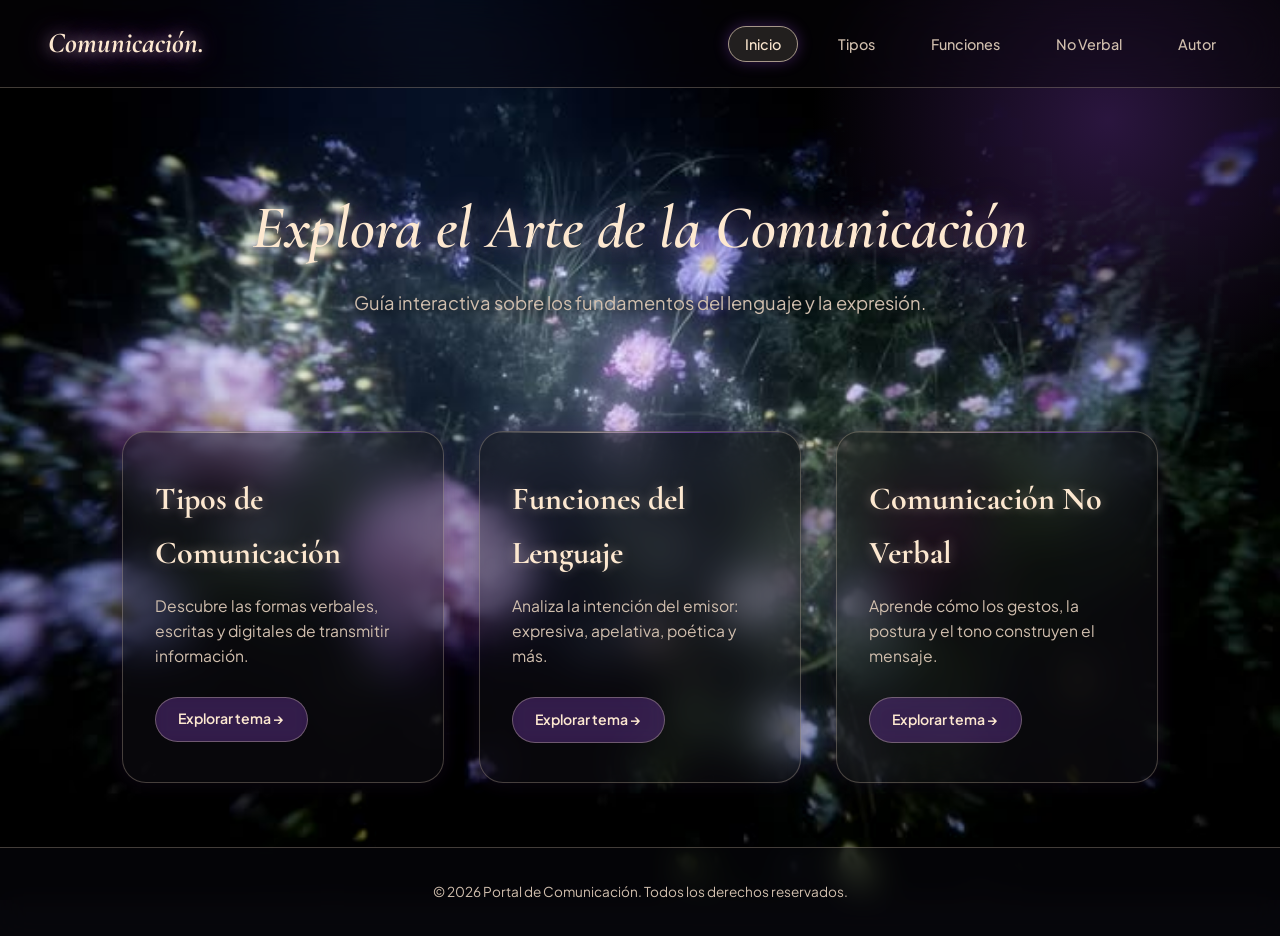
==== index.html @ 24296592 "Se creo la encarpetacion y se dio estilo y estructura inicial" ====
<!DOCTYPE html>
<html lang="es">
<head>
    <meta charset="UTF-8">
    <meta name="viewport" content="width=device-width, initial-scale=1.0">
    <title>Portal de Comunicación</title>
    <!-- Google Fonts -->
    <link rel="preconnect" href="https://fonts.googleapis.com">
    <link rel="preconnect" href="https://fonts.gstatic.com" crossorigin>
    <link href="https://fonts.googleapis.com/css2?family=Cormorant+Garamond:ital,wght@0,600;1,400&family=Plus+Jakarta+Sans:wght@400;500;600&display=swap" rel="stylesheet">
    
    <!-- Estilos CSS -->
    <link rel="stylesheet" href="css/index.css">
    <link rel="stylesheet" href="css/components.css">
    <link rel="stylesheet" href="css/responsive.css">
</head>
<body>

    <nav class="navbar">
        <a href="index.html" class="logo">Comunicación.</a>
        <ul class="nav-links">
            <li><a href="index.html" class="active">Inicio</a></li>
            <li><a href="tipos-comunicacion.html">Tipos</a></li>
            <li><a href="funciones-lenguaje.html">Funciones</a></li>
            <li><a href="comunicacion-no-verbal.html">No Verbal</a></li>
            <li><a href="autor.html">Autor</a></li>
        </ul>
    </nav>

    <main>
        <section class="page-header">
            <h1>Explora el Arte de la Comunicación</h1>
            <p class="subtitle">Guía interactiva sobre los fundamentos del lenguaje y la expresión.</p>
        </section>

        <div class="container">
            <!-- Rejilla de Subpáginas -->
            <div class="topics-grid">
                
                <a href="tipos-comunicacion.html" class="topic-card">
                    <div>
                        <h3>Tipos de Comunicación</h3>
                        <p>Descubre las formas verbales, escritas y digitales de transmitir información.</p>
                    </div>
                    <span class="topic-btn">Explorar tema →</span>
                </a>

                <a href="funciones-lenguaje.html" class="topic-card">
                    <div>
                        <h3>Funciones del Lenguaje</h3>
                        <p>Analiza la intención del emisor: expresiva, apelativa, poética y más.</p>
                    </div>
                    <span class="topic-btn">Explorar tema →</span>
                </a>

                <a href="comunicacion-no-verbal.html" class="topic-card">
                    <div>
                        <h3>Comunicación No Verbal</h3>
                        <p>Aprende cómo los gestos, la postura y el tono construyen el mensaje.</p>
                    </div>
                    <span class="topic-btn">Explorar tema →</span>
                </a>

            </div>
        </div>
    </main>

    <footer>
        <p>&copy; 2026 Portal de Comunicación. Todos los derechos reservados.</p>
    </footer>

</body>
</html>
---- css/index.css ----
/* Paleta Glassmorphism basada en la imagen: Fondo Mesh + Cristal Esmerilado */
:root {
    /* Colores extraídos de la imagen */
    --color-black: #08070c;           /* Negro profundo */
    --color-purple: #a855f7;          /* Morado aura */
    --color-blue-glow: #3b82f6;       /* Azul neón */
    --color-cream: #fde8d0;           /* Crema / Rosado cálido del halo */
    --color-cream-muted: #d1bfae;     /* Crema para textos secundarios */

    /* Glassmorphism Transparencias */
    --glass-bg: rgba(18, 16, 26, 0.45);            /* Superficie semitransparente */
    --glass-bg-hover: rgba(45, 27, 78, 0.55);      /* Fondo al pasar el cursor */
    --glass-border: rgba(253, 232, 208, 0.25);      /* Borde crema transparente */
    --glass-border-hover: rgba(253, 232, 208, 0.6);/* Borde iluminado */
    
    /* Iluminaciones Glow / Neón */
    --shadow-glass: 0 20px 40px rgba(0, 0, 0, 0.6), 0 0 20px rgba(168, 85, 247, 0.15);
    --shadow-glow: 0 25px 50px rgba(0, 0, 0, 0.8), 0 0 35px rgba(253, 232, 208, 0.35), 0 0 15px rgba(168, 85, 247, 0.5);

    /* Tipografías */
    --font-heading: 'Cormorant Garamond', Georgia, serif;
    --font-body: 'Plus Jakarta Sans', system-ui, -apple-system, sans-serif;

    --transition: all 0.4s cubic-bezier(0.16, 1, 0.3, 1);
}

/* Reset Global */
* {
    margin: 0;
    padding: 0;
    box-sizing: border-box;
    scroll-behavior: smooth;
}

body {
    /* Ruta actualizada hacia assets/img/ */
    background: url('../assets/img/fonde.jpg') no-repeat center center fixed;
    background-size: cover;
    background-color: var(--color-black);
    color: var(--color-cream);
    font-family: var(--font-body);
    line-height: 1.7;
    overflow-x: hidden;
    min-height: 100vh;
}



/* Capa de destello flotante sobre la imagen para añadir más iluminación */
body::before {
    content: '';
    position: fixed;
    top: -20%;
    right: -10%;
    width: 600px;
    height: 600px;
    background: radial-gradient(circle, rgba(168, 85, 247, 0.25) 0%, transparent 70%);
    pointer-events: none;
    z-index: -1;
    animation: floatGlow 10s infinite alternate ease-in-out;
}

@keyframes floatGlow {
    0% { transform: translate(0, 0) scale(1); }
    100% { transform: translate(-50px, 50px) scale(1.2); }
}

/* Navbar Ultra Transparente (Glass) */
.navbar {
    position: fixed;
    top: 0;
    width: 100%;
    background: rgba(8, 7, 12, 0.4);
    backdrop-filter: blur(20px);
    -webkit-backdrop-filter: blur(20px);
    border-bottom: 1px solid var(--glass-border);
    display: flex;
    justify-content: space-between;
    align-items: center;
    padding: 1.2rem 3rem;
    z-index: 1000;
}

.logo {
    font-family: var(--font-heading);
    font-size: 1.8rem;
    font-weight: 700;
    font-style: italic;
    color: var(--color-cream);
    text-decoration: none;
    text-shadow: 0 0 15px rgba(253, 232, 208, 0.6), 0 0 30px var(--color-purple);
}

.nav-links {
    display: flex;
    list-style: none;
    gap: 1.5rem;
}

.nav-links a {
    color: var(--color-cream-muted);
    text-decoration: none;
    font-weight: 500;
    font-size: 0.9rem;
    padding: 0.5rem 1rem;
    border-radius: 20px;
    transition: var(--transition);
}

.nav-links a:hover,
.nav-links a.active {
    color: var(--color-cream);
    background: rgba(253, 232, 208, 0.12);
    border: 1px solid var(--glass-border-hover);
    box-shadow: 0 0 15px rgba(168, 85, 247, 0.3);
}

/* Encabezados y Contenedores */
main {
    padding-top: 5rem;
    min-height: calc(100vh - 80px);
}

.page-header {
    text-align: center;
    padding: 6rem 2rem 3rem;
    position: relative;
}

.page-header h1 {
    font-family: var(--font-heading);
    font-size: 3.8rem;
    font-weight: 600;
    font-style: italic;
    color: var(--color-cream);
    margin-bottom: 0.5rem;
    text-shadow: 0 0 20px rgba(253, 232, 208, 0.4), 0 0 40px rgba(168, 85, 247, 0.4);
}

.subtitle {
    color: var(--color-cream-muted);
    font-size: 1.15rem;
    text-shadow: 0 2px 10px rgba(0, 0, 0, 0.8);
}

.container {
    max-width: 1100px;
    margin: 0 auto;
    padding: 2rem;
    width: 100%;
}

footer {
    text-align: center;
    padding: 2rem;
    background: rgba(8, 7, 12, 0.6);
    backdrop-filter: blur(16px);
    border-top: 1px solid var(--glass-border);
    color: var(--color-cream-muted);
    font-size: 0.85rem;
}
---- css/components.css ----
/* Tarjetas Principales del INDEX (Efecto Cristal de Cristal Esmerilado) */
    .topics-grid {
        display: grid;
        grid-template-columns: repeat(auto-fit, minmax(300px, 1fr));
        gap: 2.2rem;
        margin: 2rem 0;
    }

    .topic-card {
        background: var(--glass-bg);
        backdrop-filter: blur(20px);
        -webkit-backdrop-filter: blur(20px);
        border: 1px solid var(--glass-border);
        border-radius: 24px;
        padding: 2.5rem 2rem;
        box-shadow: var(--shadow-glass);
        transition: var(--transition);
        text-decoration: none;
        color: var(--color-cream);
        display: flex;
        flex-direction: column;
        justify-content: space-between;
        position: relative;
        overflow: hidden;
    }

    /* Brillo resplandeciente en la parte superior del cristal */
    .topic-card::before {
        content: '';
        position: absolute;
        top: 0;
        left: 0;
        right: 0;
        height: 1.5px;
        background: linear-gradient(90deg, transparent, var(--color-cream), var(--color-purple), transparent);
        opacity: 0.5;
        transition: var(--transition);
    }

    /* Efecto de destello al pasar el ratón (Hover con Neón) */
    .topic-card:hover {
        transform: translateY(-10px) scale(1.02);
        background: var(--glass-bg-hover);
        border-color: var(--glass-border-hover);
        box-shadow: var(--shadow-glow);
    }

    .topic-card:hover::before {
        opacity: 1;
        height: 2px;
    }

    .topic-card h3 {
        font-family: var(--font-heading);
        font-size: 2rem;
        color: var(--color-cream);
        margin-bottom: 0.8rem;
        text-shadow: 0 0 12px rgba(253, 232, 208, 0.4);
    }

    .topic-card p {
        color: var(--color-cream-muted);
        font-size: 0.98rem;
        line-height: 1.6;
        margin-bottom: 1.8rem;
    }

    /* Botón con Luz Neón */
    .topic-btn {
        align-self: flex-start;
        display: inline-flex;
        align-items: center;
        gap: 0.5rem;
        color: var(--color-cream);
        background: rgba(168, 85, 247, 0.25);
        backdrop-filter: blur(8px);
        padding: 0.6rem 1.4rem;
        border-radius: 30px;
        border: 1px solid rgba(253, 232, 208, 0.3);
        font-weight: 600;
        font-size: 0.88rem;
        transition: var(--transition);
    }

    .topic-card:hover .topic-btn {
        background: rgba(168, 85, 247, 0.6);
        border-color: var(--color-cream);
        box-shadow: 0 0 20px rgba(168, 85, 247, 0.8), 0 0 10px var(--color-cream);
        transform: translateX(4px);
    }

    /* Tarjetas Generales para las Subpáginas */
    .cards-grid, .grid-3-col {
        display: grid;
        grid-template-columns: repeat(auto-fit, minmax(280px, 1fr));
        gap: 1.8rem;
        margin: 2rem 0;
    }

    .card {
        background: var(--glass-bg);
        backdrop-filter: blur(20px);
        -webkit-backdrop-filter: blur(20px);
        border: 1px solid var(--glass-border);
        border-radius: 20px;
        padding: 2rem;
        box-shadow: var(--shadow-glass);
        transition: var(--transition);
    }

    .card:hover {
        transform: translateY(-6px);
        background: var(--glass-bg-hover);
        border-color: var(--glass-border-hover);
        box-shadow: var(--shadow-glow);
    }

    .card h3, .card h4 {
        font-family: var(--font-heading);
        font-size: 1.7rem;
        color: var(--color-cream);
        margin-bottom: 0.8rem;
        text-shadow: 0 0 10px rgba(253, 232, 208, 0.3);
    }

    .example {
        margin-top: 1.2rem;
        font-size: 0.92rem;
        color: var(--color-cream-muted);
        border-top: 1px dashed var(--glass-border);
        padding-top: 0.8rem;
    }
---- css/responsive.css ----
@media (max-width: 768px) {
    .navbar {
        flex-direction: column;
        padding: 1rem;
    }

    .nav-links {
        margin-top: 0.8rem;
        gap: 1rem;
        flex-wrap: wrap;
        justify-content: center;
    }

    .hero h1 {
        font-size: 2.6rem;
    }

    .section {
        padding: 5.5rem 1.2rem 3rem;
    }

    /* Reducción suave de efectos 3D en pantallas pequeñas para fluidez */
    .hierarchy-card:hover, .card:hover, .feature-box:hover {
        transform: translateY(-5px) scale(1.01);
    }
}
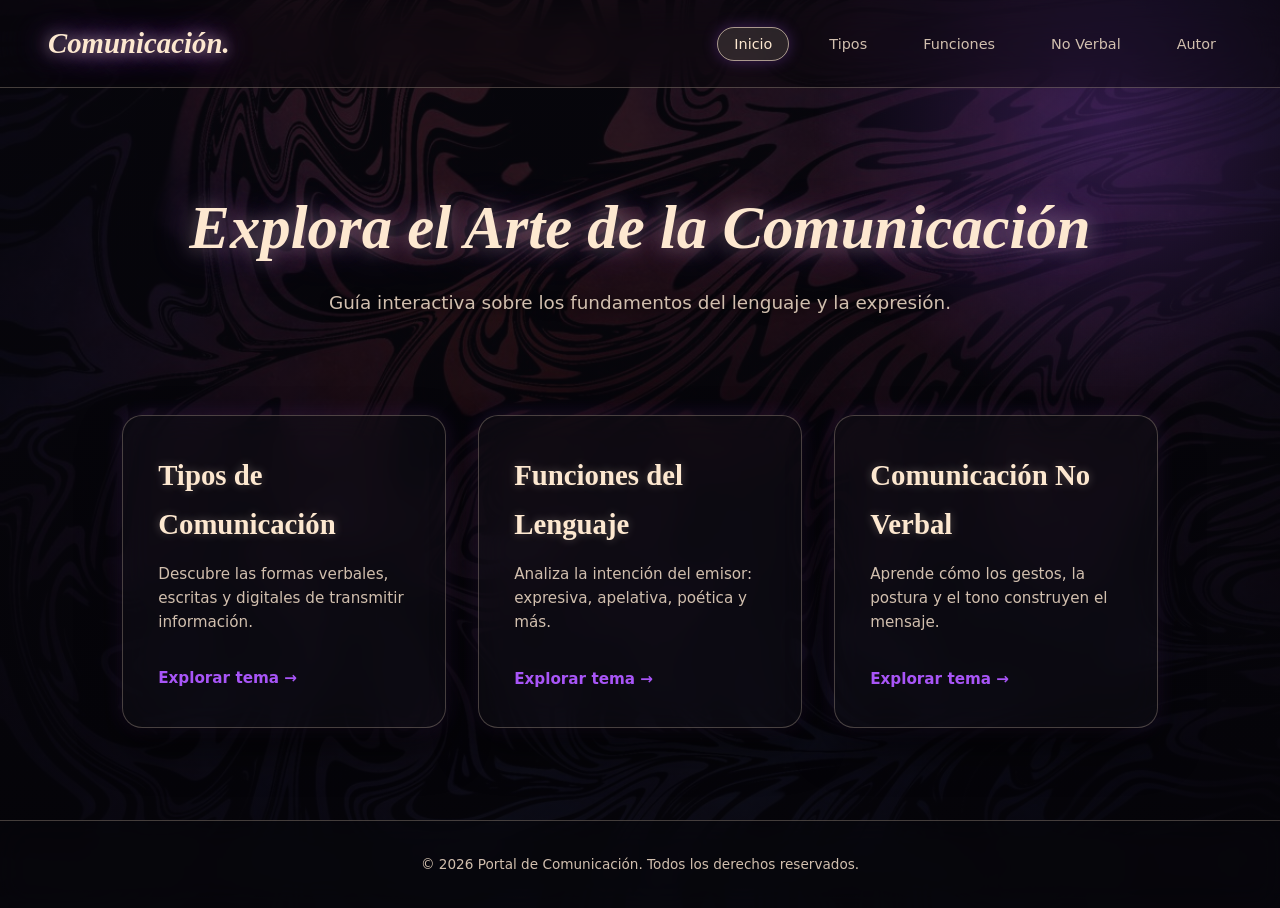
==== commit 32c7fc32: "organizar estructura del proyecto" ====
--- a/index.html
+++ b/index.html
@@ -7,7 +7,7 @@
     <!-- Google Fonts -->
     <link rel="preconnect" href="https://fonts.googleapis.com">
     <link rel="preconnect" href="https://fonts.gstatic.com" crossorigin>
-    <link href="https://fonts.googleapis.com/css2?family=Cormorant+Garamond:ital,wght@0,600;1,400&family=Plus+Jakarta+Sans:wght@400;500;600&display=swap" rel="stylesheet">
+    <link href="https:{}//fonts.googleapis.com/css2?family=Cormorant+Garamond:ital,wght@0,600;1,400&family=Plus+Jakarta+Sans:wght@400;500;600&display=swap" rel="stylesheet">
     
     <!-- Estilos CSS -->
     <link rel="stylesheet" href="css/index.css">
--- a/css/index.css
+++ b/css/index.css
@@ -1,6 +1,6 @@
 /* Paleta Glassmorphism basada en la imagen: Fondo Mesh + Cristal Esmerilado */
 :root {
-    /* Colores extraídos de la imagen */
+    /* Colores principales */
     --color-black: #08070c;           /* Negro profundo */
     --color-purple: #a855f7;          /* Morado aura */
     --color-blue-glow: #3b82f6;       /* Azul neón */
@@ -33,7 +33,6 @@
 }
 
 body {
-    /* Ruta actualizada hacia assets/img/ */
     background: url('../assets/img/fonde.jpg') no-repeat center center fixed;
     background-size: cover;
     background-color: var(--color-black);
@@ -43,8 +42,6 @@
     overflow-x: hidden;
     min-height: 100vh;
 }
-
-
 
 /* Capa de destello flotante sobre la imagen para añadir más iluminación */
 body::before {
@@ -150,6 +147,70 @@
     width: 100%;
 }
 
+/* ==========================================
+   ESTILOS PARA LAS TARJETAS (TOPICS GRID)
+   ========================================== */
+.topics-grid {
+    display: grid;
+    grid-template-columns: repeat(auto-fit, minmax(280px, 1fr));
+    gap: 2rem;
+    margin-top: 1rem;
+}
+
+.topic-card {
+    background: var(--glass-bg);
+    backdrop-filter: blur(16px);
+    -webkit-backdrop-filter: blur(16px);
+    border: 1px solid var(--glass-border);
+    border-radius: 20px;
+    padding: 2.2rem;
+    text-decoration: none;
+    display: flex;
+    flex-direction: column;
+    justify-content: space-between;
+    transition: var(--transition);
+    box-shadow: var(--shadow-glass);
+}
+
+.topic-card:hover {
+    background: var(--glass-bg-hover);
+    border-color: var(--glass-border-hover);
+    transform: translateY(-8px);
+    box-shadow: var(--shadow-glow);
+}
+
+.topic-card h3 {
+    font-family: var(--font-heading);
+    color: var(--color-cream);
+    font-size: 1.8rem;
+    font-weight: 600;
+    margin-bottom: 0.8rem;
+    text-shadow: 0 0 10px rgba(253, 232, 208, 0.3);
+}
+
+.topic-card p {
+    color: var(--color-cream-muted);
+    font-size: 0.95rem;
+    line-height: 1.6;
+    margin-bottom: 2rem;
+}
+
+.topic-btn {
+    color: var(--color-purple);
+    font-weight: 600;
+    font-size: 0.95rem;
+    display: inline-flex;
+    align-items: center;
+    gap: 0.5rem;
+    transition: var(--transition);
+}
+
+.topic-card:hover .topic-btn {
+    color: var(--color-cream);
+    transform: translateX(6px);
+    text-shadow: 0 0 8px var(--color-purple);
+}
+
 footer {
     text-align: center;
     padding: 2rem;
--- a/css/components.css
+++ b/css/components.css
@@ -1,132 +1,477 @@
-    /* Tarjetas Principales del INDEX (Efecto Cristal de Cristal Esmerilado) */
-    .topics-grid {
-        display: grid;
-        grid-template-columns: repeat(auto-fit, minmax(300px, 1fr));
-        gap: 2.2rem;
-        margin: 2rem 0;
+/* css/funciones-custom.css */
+
+/* FONDO GENERAL */
+body {
+    background: linear-gradient(180deg, rgba(8, 7, 14, 0.82) 0%, rgba(5, 4, 9, 0.94) 100%), 
+                url('../assets/img/fondo.jpg') center/cover no-repeat fixed !important;
+}
+
+/* ENCABEZADOS DE SECCIÓN */
+.section-title {
+    font-family: var(--font-heading);
+    font-size: 2.2rem;
+    color: var(--color-cream);
+    text-align: center;
+    margin-bottom: 0.5rem;
+    text-shadow: 0 0 15px rgba(253, 232, 208, 0.3);
+}
+
+.section-subtitle-center {
+    text-align: center;
+    color: var(--color-cream-muted);
+    font-size: 1rem;
+    margin-bottom: 2.5rem;
+}
+
+.grid-3-col {
+    display: grid;
+    grid-template-columns: repeat(auto-fit, minmax(300px, 1fr));
+    gap: 1.8rem;
+    margin-top: 2rem;
+}
+
+/* DOSSIER CLASIFICADO ROMÁN JAKOBSON */
+.bio-section {
+    margin: 2.5rem 0 4.5rem 0;
+}
+
+.classified-file-card {
+    position: relative;
+    background: radial-gradient(circle at 10% 20%, rgba(30, 20, 50, 0.6) 0%, rgba(10, 8, 18, 0.85) 100%);
+    backdrop-filter: blur(20px);
+    border: 1px solid rgba(168, 85, 247, 0.4);
+    border-radius: 24px;
+    padding: 3rem;
+    overflow: hidden;
+    box-shadow: 0 0 30px rgba(168, 85, 247, 0.15), 0 20px 40px rgba(0, 0, 0, 0.8);
+    transition: transform 0.3s ease, border-color 0.3s ease;
+}
+
+.classified-file-card:hover {
+    border-color: rgba(168, 85, 247, 0.7);
+    transform: translateY(-3px);
+}
+
+.hologram-stamp {
+    position: absolute;
+    top: -30px;
+    right: -30px;
+    width: 140px;
+    height: 140px;
+    border: 2px dashed rgba(168, 85, 247, 0.3);
+    border-radius: 50%;
+    display: flex;
+    flex-direction: column;
+    justify-content: center;
+    align-items: center;
+    font-size: 0.65rem;
+    letter-spacing: 2px;
+    color: var(--color-purple-glow);
+    animation: rotateStamp 25s linear infinite;
+    pointer-events: none;
+}
+
+@keyframes rotateStamp {
+    from { transform: rotate(0deg); }
+    to { transform: rotate(360deg); }
+}
+
+.file-header {
+    margin-bottom: 1.5rem;
+}
+
+.file-tag {
+    display: inline-block;
+    background: rgba(168, 85, 247, 0.15);
+    border: 1px solid rgba(168, 85, 247, 0.4);
+    color: #d8b4fe;
+    padding: 0.3rem 0.8rem;
+    border-radius: 6px;
+    font-size: 0.75rem;
+    font-weight: 600;
+    letter-spacing: 1px;
+    margin-bottom: 0.8rem;
+}
+
+.file-header h2 {
+    font-family: var(--font-heading);
+    font-size: 2.8rem;
+    color: var(--color-cream);
+    margin: 0;
+    text-shadow: 0 0 10px rgba(253, 232, 208, 0.3);
+}
+
+.file-alias {
+    color: var(--color-purple-glow);
+    font-size: 1rem;
+    margin: 0.2rem 0 0 0;
+    font-family: monospace;
+}
+
+.file-body {
+    margin-bottom: 2rem;
+}
+
+.file-quote {
+    background: rgba(255, 255, 255, 0.03);
+    border-left: 3px solid var(--color-purple-glow);
+    padding: 1rem 1.2rem;
+    border-radius: 0 12px 12px 0;
+    color: var(--color-cream);
+    font-size: 1.05rem;
+    margin-bottom: 1.2rem;
+}
+
+.file-desc {
+    color: var(--color-cream-muted);
+    font-size: 1rem;
+    line-height: 1.7;
+}
+
+.file-stats-grid {
+    display: grid;
+    grid-template-columns: repeat(3, 1fr);
+    gap: 1.2rem;
+}
+
+.stat-box {
+    background: rgba(8, 7, 12, 0.6);
+    border: 1px solid rgba(253, 232, 208, 0.15);
+    border-radius: 14px;
+    padding: 1rem;
+    text-align: center;
+    transition: all 0.3s ease;
+}
+
+.stat-box:hover {
+    background: rgba(168, 85, 247, 0.15);
+    border-color: rgba(168, 85, 247, 0.4);
+}
+
+.stat-value {
+    display: block;
+    font-size: 1.1rem;
+    font-weight: 600;
+    color: var(--color-cream);
+    margin-bottom: 0.3rem;
+}
+
+.stat-label {
+    display: block;
+    font-size: 0.75rem;
+    color: var(--color-cream-muted);
+    text-transform: uppercase;
+    letter-spacing: 1px;
+}
+
+/* TARJETAS TEÓRICAS VISUALES CON IMAGEN Y GLOW */
+.theory-box-visual {
+    background: rgba(18, 16, 26, 0.4);
+    backdrop-filter: blur(18px);
+    border: 1px solid rgba(253, 232, 208, 0.18);
+    border-radius: 20px;
+    overflow: hidden;
+    display: flex;
+    flex-direction: column;
+    transition: all 0.4s cubic-bezier(0.175, 0.885, 0.32, 1.275);
+}
+
+.theory-box-visual:hover {
+    border-color: rgba(168, 85, 247, 0.5);
+    transform: translateY(-6px);
+    box-shadow: 0 15px 35px rgba(0, 0, 0, 0.8), 0 0 20px rgba(168, 85, 247, 0.25);
+}
+
+.card-img-wrapper {
+    position: relative;
+    width: 100%;
+    height: 160px;
+    overflow: hidden;
+}
+
+.func-card-img {
+    width: 100%;
+    height: 100%;
+    object-fit: cover;
+    transition: transform 0.5s ease;
+}
+
+.theory-box-visual:hover .func-card-img {
+    transform: scale(1.08);
+}
+
+.img-badge {
+    position: absolute;
+    bottom: 12px;
+    right: 12px;
+    background: rgba(8, 7, 14, 0.85);
+    backdrop-filter: blur(8px);
+    border: 1px solid rgba(253, 232, 208, 0.25);
+    color: var(--color-cream);
+    font-size: 0.75rem;
+    padding: 0.3rem 0.7rem;
+    border-radius: 12px;
+    font-weight: 500;
+}
+
+.card-body-content {
+    padding: 1.6rem;
+    display: flex;
+    flex-direction: column;
+    flex-grow: 1;
+}
+
+.func-header {
+    display: flex;
+    align-items: center;
+    gap: 0.6rem;
+    margin-bottom: 0.8rem;
+}
+
+.func-icon {
+    font-size: 1.4rem;
+}
+
+.theory-box-visual h3 {
+    font-family: var(--font-heading);
+    font-size: 1.25rem;
+    color: var(--color-cream);
+    margin: 0;
+}
+
+.theory-box-visual p {
+    color: var(--color-cream-muted);
+    font-size: 0.95rem;
+    line-height: 1.5;
+    margin: 0;
+}
+
+.toggle-details-btn {
+    background: none;
+    border: none;
+    color: var(--color-purple-glow);
+    font-size: 0.85rem;
+    font-weight: 600;
+    margin-top: 1.2rem;
+    cursor: pointer;
+    padding: 0;
+    text-align: left;
+    align-self: flex-start;
+}
+
+.accordion-content {
+    max-height: 0;
+    overflow: hidden;
+    transition: max-height 0.35s ease-out;
+    color: var(--color-cream);
+    font-size: 0.9rem;
+}
+
+.accordion-content.open {
+    max-height: 180px;
+    margin-top: 0.8rem;
+    padding-top: 0.8rem;
+    border-top: 1px dashed rgba(253, 232, 208, 0.2);
+}
+
+/* SECCIÓN TÉCNICAS ASERTIVAS */
+.assertive-section {
+    margin: 4.5rem 0;
+}
+
+.assertive-grid {
+    display: grid;
+    grid-template-columns: repeat(auto-fit, minmax(280px, 1fr));
+    gap: 1.5rem;
+}
+
+.assertive-card {
+    background: rgba(18, 16, 26, 0.4);
+    backdrop-filter: blur(18px);
+    border: 1px solid rgba(253, 232, 208, 0.2);
+    border-radius: 18px;
+    padding: 2rem;
+    position: relative;
+}
+
+.step-num {
+    font-family: var(--font-heading);
+    font-size: 2.2rem;
+    color: rgba(168, 85, 247, 0.35);
+    position: absolute;
+    top: 1rem;
+    right: 1.5rem;
+    font-weight: bold;
+}
+
+.assertive-card h3 {
+    font-family: var(--font-heading);
+    font-size: 1.4rem;
+    color: var(--color-cream);
+    margin-bottom: 0.8rem;
+}
+
+.tech-desc {
+    color: var(--color-cream-muted);
+    font-size: 0.95rem;
+    line-height: 1.5;
+    margin-bottom: 1.2rem;
+}
+
+.tech-example {
+    background: rgba(255, 255, 255, 0.04);
+    border: 1px dashed rgba(253, 232, 208, 0.2);
+    border-radius: 12px;
+    padding: 1rem;
+    font-size: 0.9rem;
+    color: var(--color-cream);
+}
+
+.tech-example strong {
+    display: block;
+    font-size: 0.8rem;
+    color: var(--color-purple-glow);
+    text-transform: uppercase;
+    margin-bottom: 0.3rem;
+}
+
+.tech-example p {
+    margin: 0;
+    font-style: italic;
+}
+
+/* JUEGO INTERACTIVO */
+.game-card {
+    background: rgba(18, 16, 26, 0.45);
+    backdrop-filter: blur(20px);
+    border: 1px solid rgba(253, 232, 208, 0.2);
+    border-radius: 20px;
+    padding: 2.5rem;
+    margin: 4rem 0;
+    box-shadow: 0 15px 35px rgba(0, 0, 0, 0.6);
+}
+
+.game-header {
+    display: flex;
+    justify-content: space-between;
+    align-items: center;
+    margin-bottom: 1rem;
+    flex-wrap: wrap;
+    gap: 1rem;
+}
+
+.game-header h2 {
+    font-family: var(--font-heading);
+    font-size: 1.8rem;
+    color: var(--color-cream);
+    margin: 0;
+}
+
+.game-score-badge {
+    background: rgba(168, 85, 247, 0.2);
+    border: 1px solid rgba(168, 85, 247, 0.5);
+    padding: 0.5rem 1.2rem;
+    border-radius: 20px;
+    font-size: 0.9rem;
+    color: var(--color-cream);
+    white-space: nowrap;
+}
+
+.game-instruction {
+    text-align: center;
+    color: var(--color-cream-muted);
+    font-size: 0.95rem;
+    margin-bottom: 1.8rem;
+}
+
+.card-matching-area {
+    display: flex;
+    justify-content: center;
+    margin-bottom: 2rem;
+}
+
+.active-phrase-card {
+    background: rgba(8, 7, 12, 0.85);
+    border: 2px solid rgba(168, 85, 247, 0.6);
+    border-radius: 16px;
+    padding: 2rem 2.5rem;
+    max-width: 650px;
+    width: 100%;
+    text-align: center;
+    box-shadow: 0 10px 30px rgba(168, 85, 247, 0.2);
+    transition: all 0.3s ease;
+}
+
+.card-phrase {
+    font-size: 1.2rem;
+    color: var(--color-cream);
+    font-style: italic;
+    line-height: 1.6;
+    margin: 0;
+}
+
+.categories-grid {
+    display: grid;
+    grid-template-columns: repeat(3, 1fr);
+    gap: 1rem;
+}
+
+.cat-btn {
+    background: rgba(8, 7, 12, 0.7);
+    border: 1px solid rgba(253, 232, 208, 0.25);
+    color: var(--color-cream);
+    padding: 1rem 1.2rem;
+    border-radius: 12px;
+    font-size: 0.95rem;
+    font-family: inherit;
+    cursor: pointer;
+    transition: all 0.3s ease;
+    text-align: center;
+}
+
+.cat-btn:hover:not(:disabled) {
+    background: rgba(168, 85, 247, 0.2);
+    border-color: var(--color-purple-glow);
+    transform: translateY(-2px);
+    box-shadow: 0 5px 15px rgba(168, 85, 247, 0.3);
+}
+
+.cat-btn:disabled {
+    cursor: not-allowed;
+    opacity: 0.5;
+}
+
+.feedback-msg {
+    margin-top: 1.8rem;
+    text-align: center;
+    font-weight: 500;
+    font-size: 1.05rem;
+    min-height: 1.8rem;
+}
+
+.game-actions {
+    margin-top: 1.5rem;
+    text-align: center;
+}
+
+.hidden-btn {
+    display: none !important;
+}
+
+@media (max-width: 768px) {
+    .classified-file-card {
+        padding: 1.8rem;
     }
-
-    .topic-card {
-        background: var(--glass-bg);
-        backdrop-filter: blur(20px);
-        -webkit-backdrop-filter: blur(20px);
-        border: 1px solid var(--glass-border);
-        border-radius: 24px;
-        padding: 2.5rem 2rem;
-        box-shadow: var(--shadow-glass);
-        transition: var(--transition);
-        text-decoration: none;
-        color: var(--color-cream);
-        display: flex;
-        flex-direction: column;
-        justify-content: space-between;
-        position: relative;
-        overflow: hidden;
+    .file-stats-grid {
+        grid-template-columns: 1fr;
     }
-
-    /* Brillo resplandeciente en la parte superior del cristal */
-    .topic-card::before {
-        content: '';
-        position: absolute;
-        top: 0;
-        left: 0;
-        right: 0;
-        height: 1.5px;
-        background: linear-gradient(90deg, transparent, var(--color-cream), var(--color-purple), transparent);
-        opacity: 0.5;
-        transition: var(--transition);
+    .hologram-stamp {
+        display: none;
     }
-
-    /* Efecto de destello al pasar el ratón (Hover con Neón) */
-    .topic-card:hover {
-        transform: translateY(-10px) scale(1.02);
-        background: var(--glass-bg-hover);
-        border-color: var(--glass-border-hover);
-        box-shadow: var(--shadow-glow);
+    .categories-grid {
+        grid-template-columns: 1fr;
     }
-
-    .topic-card:hover::before {
-        opacity: 1;
-        height: 2px;
+    .game-card {
+        padding: 1.5rem;
     }
-
-    .topic-card h3 {
-        font-family: var(--font-heading);
-        font-size: 2rem;
-        color: var(--color-cream);
-        margin-bottom: 0.8rem;
-        text-shadow: 0 0 12px rgba(253, 232, 208, 0.4);
-    }
-
-    .topic-card p {
-        color: var(--color-cream-muted);
-        font-size: 0.98rem;
-        line-height: 1.6;
-        margin-bottom: 1.8rem;
-    }
-
-    /* Botón con Luz Neón */
-    .topic-btn {
-        align-self: flex-start;
-        display: inline-flex;
-        align-items: center;
-        gap: 0.5rem;
-        color: var(--color-cream);
-        background: rgba(168, 85, 247, 0.25);
-        backdrop-filter: blur(8px);
-        padding: 0.6rem 1.4rem;
-        border-radius: 30px;
-        border: 1px solid rgba(253, 232, 208, 0.3);
-        font-weight: 600;
-        font-size: 0.88rem;
-        transition: var(--transition);
-    }
-
-    .topic-card:hover .topic-btn {
-        background: rgba(168, 85, 247, 0.6);
-        border-color: var(--color-cream);
-        box-shadow: 0 0 20px rgba(168, 85, 247, 0.8), 0 0 10px var(--color-cream);
-        transform: translateX(4px);
-    }
-
-    /* Tarjetas Generales para las Subpáginas */
-    .cards-grid, .grid-3-col {
-        display: grid;
-        grid-template-columns: repeat(auto-fit, minmax(280px, 1fr));
-        gap: 1.8rem;
-        margin: 2rem 0;
-    }
-
-    .card {
-        background: var(--glass-bg);
-        backdrop-filter: blur(20px);
-        -webkit-backdrop-filter: blur(20px);
-        border: 1px solid var(--glass-border);
-        border-radius: 20px;
-        padding: 2rem;
-        box-shadow: var(--shadow-glass);
-        transition: var(--transition);
-    }
-
-    .card:hover {
-        transform: translateY(-6px);
-        background: var(--glass-bg-hover);
-        border-color: var(--glass-border-hover);
-        box-shadow: var(--shadow-glow);
-    }
-
-    .card h3, .card h4 {
-        font-family: var(--font-heading);
-        font-size: 1.7rem;
-        color: var(--color-cream);
-        margin-bottom: 0.8rem;
-        text-shadow: 0 0 10px rgba(253, 232, 208, 0.3);
-    }
-
-    .example {
-        margin-top: 1.2rem;
-        font-size: 0.92rem;
-        color: var(--color-cream-muted);
-        border-top: 1px dashed var(--glass-border);
-        padding-top: 0.8rem;
-    }+}
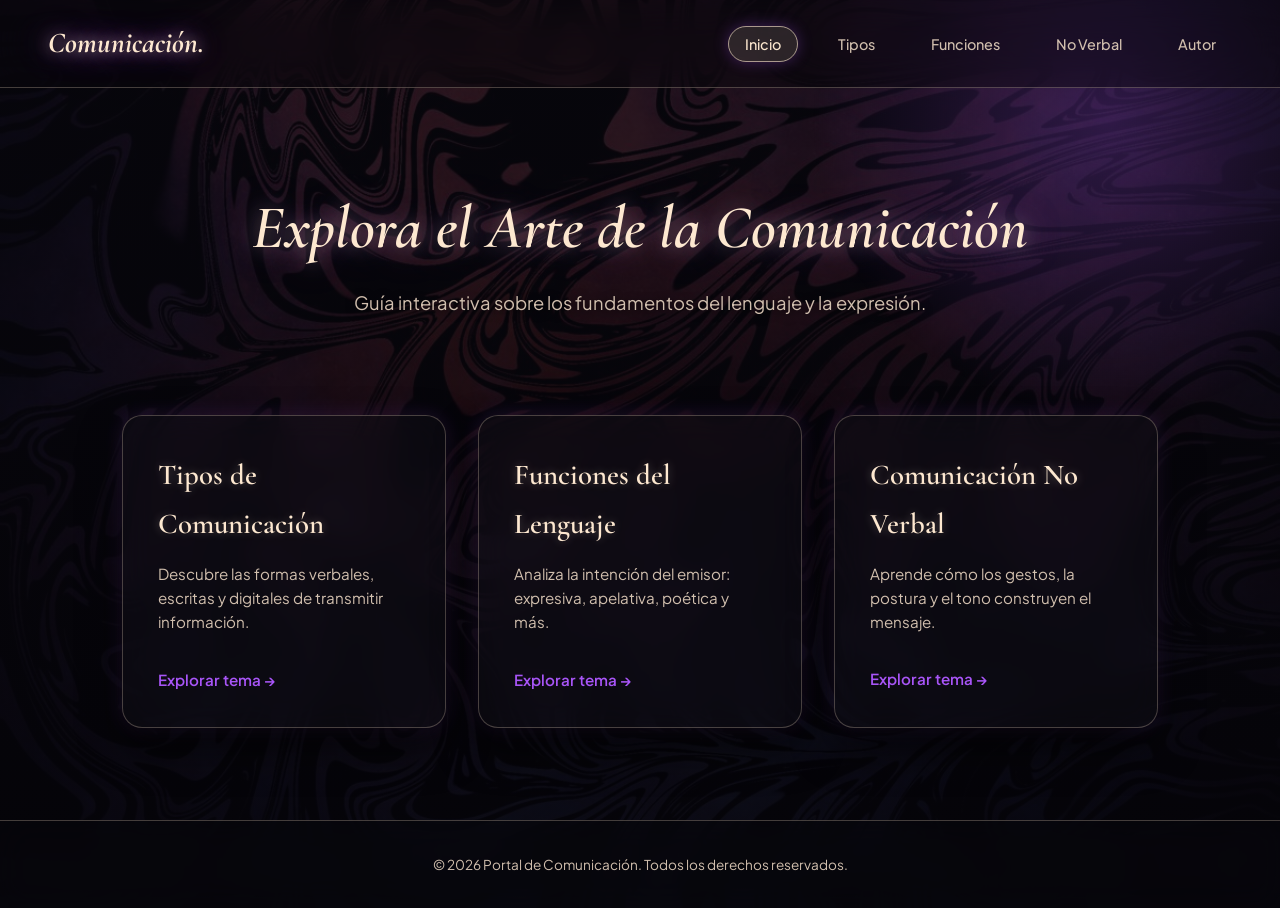
==== commit 3c59d1bf: "feat:Actualizar la pagina de comunicacion  no verbal" ====
--- a/index.html
+++ b/index.html
@@ -7,7 +7,7 @@
     <!-- Google Fonts -->
     <link rel="preconnect" href="https://fonts.googleapis.com">
     <link rel="preconnect" href="https://fonts.gstatic.com" crossorigin>
-    <link href="https:{}//fonts.googleapis.com/css2?family=Cormorant+Garamond:ital,wght@0,600;1,400&family=Plus+Jakarta+Sans:wght@400;500;600&display=swap" rel="stylesheet">
+    <link href="https://fonts.googleapis.com/css2?family=Cormorant+Garamond:ital,wght@0,600;1,400&family=Plus+Jakarta+Sans:wght@400;500;600&display=swap" rel="stylesheet">
     
     <!-- Estilos CSS -->
     <link rel="stylesheet" href="css/index.css">
@@ -21,8 +21,8 @@
         <ul class="nav-links">
             <li><a href="index.html" class="active">Inicio</a></li>
             <li><a href="tipos-comunicacion.html">Tipos</a></li>
-            <li><a href="funciones-lenguaje.html">Funciones</a></li>
-            <li><a href="comunicacion-no-verbal.html">No Verbal</a></li>
+            <li><a href="funciones_lenguaje.html">Funciones</a></li>
+            <li><a href="comunicacion_noverbal.html">No Verbal</a></li>
             <li><a href="autor.html">Autor</a></li>
         </ul>
     </nav>
@@ -45,7 +45,7 @@
                     <span class="topic-btn">Explorar tema →</span>
                 </a>
 
-                <a href="funciones-lenguaje.html" class="topic-card">
+                <a href="funciones_lenguaje.html" class="topic-card">
                     <div>
                         <h3>Funciones del Lenguaje</h3>
                         <p>Analiza la intención del emisor: expresiva, apelativa, poética y más.</p>
@@ -53,7 +53,7 @@
                     <span class="topic-btn">Explorar tema →</span>
                 </a>
 
-                <a href="comunicacion-no-verbal.html" class="topic-card">
+                <a href="comunicacion_noverbal.html" class="topic-card">
                     <div>
                         <h3>Comunicación No Verbal</h3>
                         <p>Aprende cómo los gestos, la postura y el tono construyen el mensaje.</p>
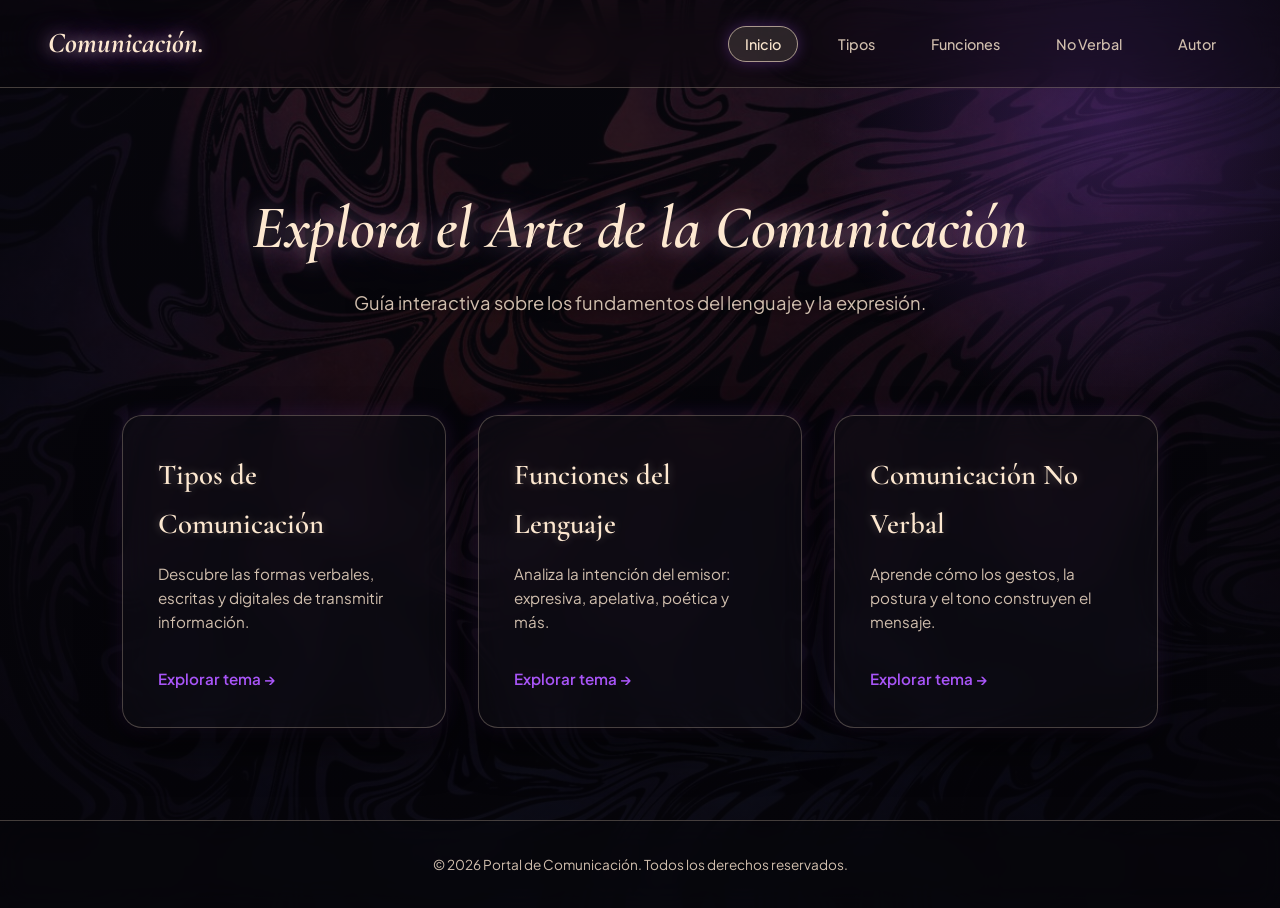
==== commit 5f6bf649: "corregir enlaces de navegacion" ====
--- a/index.html
+++ b/index.html
@@ -70,4 +70,4 @@
     </footer>
 
 </body>
-</html>+</html>
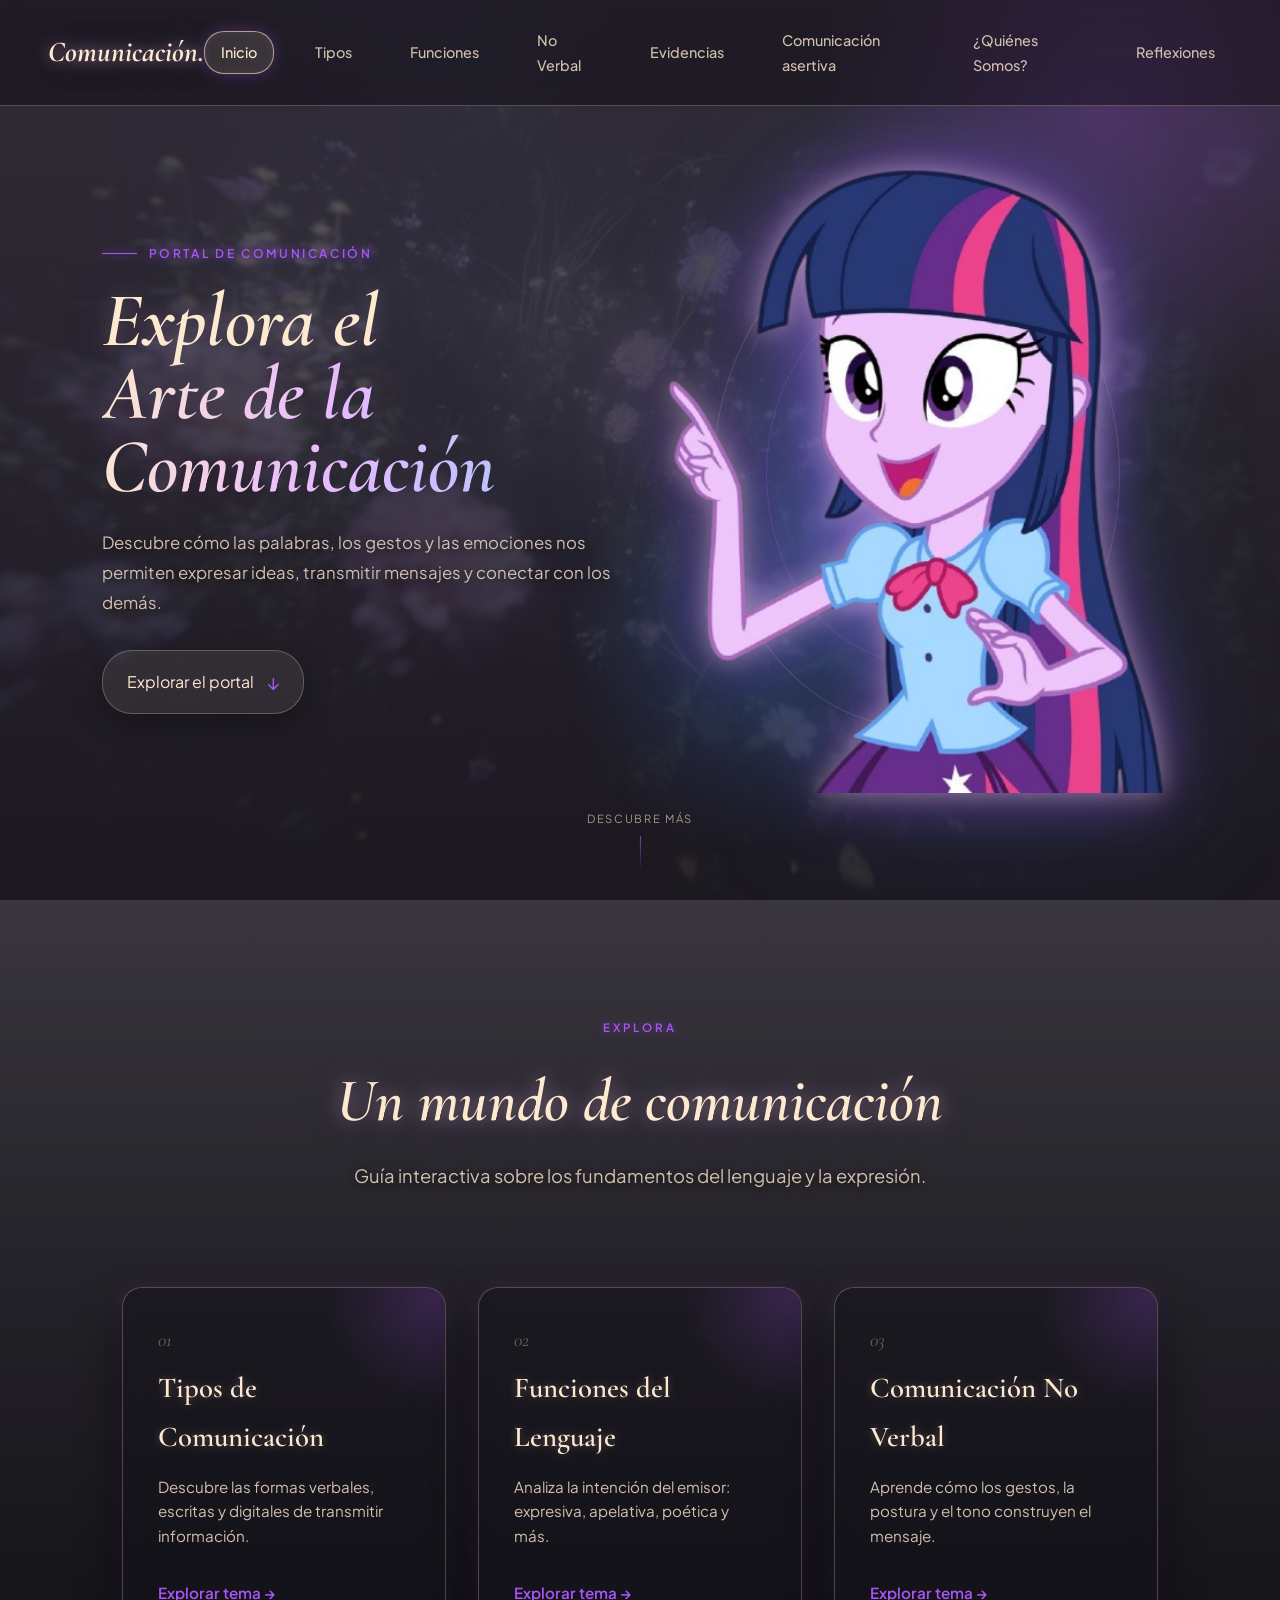
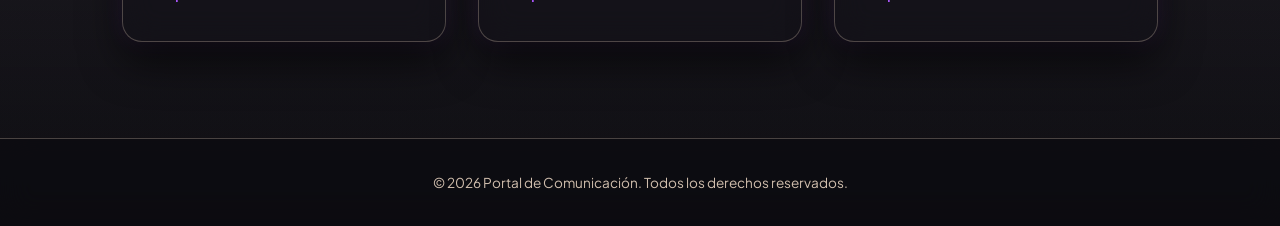
==== commit 0be82aaf: "feat:Creacion de  nuevos archivos html, css y js" ====
--- a/index.html
+++ b/index.html
@@ -1,73 +1,342 @@
 <!DOCTYPE html>
 <html lang="es">
+
 <head>
+
     <meta charset="UTF-8">
-    <meta name="viewport" content="width=device-width, initial-scale=1.0">
+
+    <meta
+        name="viewport"
+        content="width=device-width, initial-scale=1.0"
+    >
+
     <title>Portal de Comunicación</title>
-    <!-- Google Fonts -->
+
+
+    <!-- =====================================================
+         GOOGLE FONTS
+         ===================================================== -->
+
     <link rel="preconnect" href="https://fonts.googleapis.com">
     <link rel="preconnect" href="https://fonts.gstatic.com" crossorigin>
-    <link href="https://fonts.googleapis.com/css2?family=Cormorant+Garamond:ital,wght@0,600;1,400&family=Plus+Jakarta+Sans:wght@400;500;600&display=swap" rel="stylesheet">
-    
-    <!-- Estilos CSS -->
+
+    <link
+        href="https://fonts.googleapis.com/css2?family=Cormorant+Garamond:ital,wght@0,600;1,400&family=Plus+Jakarta+Sans:wght@400;500;600&display=swap"
+        rel="stylesheet"
+    >
+
+
+    <!-- =====================================================
+         ESTILOS CSS
+         ===================================================== -->
+
     <link rel="stylesheet" href="css/index.css">
     <link rel="stylesheet" href="css/components.css">
     <link rel="stylesheet" href="css/responsive.css">
+
 </head>
+
+
 <body>
 
+
+    <!-- =====================================================
+         NAVBAR
+         ===================================================== -->
+
     <nav class="navbar">
-        <a href="index.html" class="logo">Comunicación.</a>
+
+        <a href="index.html" class="logo">
+            Comunicación.
+        </a>
+
         <ul class="nav-links">
-            <li><a href="index.html" class="active">Inicio</a></li>
-            <li><a href="tipos-comunicacion.html">Tipos</a></li>
-            <li><a href="funciones_lenguaje.html">Funciones</a></li>
-            <li><a href="comunicacion_noverbal.html">No Verbal</a></li>
-            <li><a href="autor.html">Autor</a></li>
+
+            <li>
+                <a href="#inicio" class="active">
+                    Inicio
+                </a>
+            </li>
+
+            <li>
+                <a href="tipos-comunicacion.html">
+                    Tipos
+                </a>
+            </li>
+
+            <li>
+                <a href="funciones_lenguaje.html">
+                    Funciones
+                </a>
+            </li>
+
+            <li>
+                <a href="comunicacion_noverbal.html">
+                    No Verbal
+                </a>
+            </li>
+
+          
+            <li>
+                <a href="evidencias.html">
+                    Evidencias
+                </a>
+            </li>
+             <li>
+                <a href="comunicacion-asertiva.html">
+                    Comunicación asertiva
+                </a>
+            </li>
+            <li>
+                <a href="quienes_somos.html">
+                    ¿Quiénes Somos?
+                </a>
+            </li>
+             <li>
+                <a href="reflexiones.html">
+                    Reflexiones
+                </a>
+            </li>
+
         </ul>
+
     </nav>
 
+
+    <!-- =====================================================
+         CONTENIDO PRINCIPAL
+         ===================================================== -->
+
     <main>
-        <section class="page-header">
-            <h1>Explora el Arte de la Comunicación</h1>
-            <p class="subtitle">Guía interactiva sobre los fundamentos del lenguaje y la expresión.</p>
+
+
+        <!-- =================================================
+             INTRODUCCIÓN / HERO
+             ================================================= -->
+
+        <section class="hero" id="inicio">
+
+            <!-- Aura de luz detrás de la imagen -->
+            <div class="hero-glow hero-glow-purple"></div>
+            <div class="hero-glow hero-glow-blue"></div>
+
+
+            <!-- Contenido textual -->
+
+            <div class="hero-content">
+
+                <span class="hero-overline">
+                    PORTAL DE COMUNICACIÓN
+                </span>
+
+                <h1>
+                    Explora el
+                    <span>Arte de la Comunicación</span>
+                </h1>
+
+                <p>
+                    Descubre cómo las palabras, los gestos y las
+                    emociones nos permiten expresar ideas,
+                    transmitir mensajes y conectar con los demás.
+                </p>
+
+                <a href="#temas" class="hero-button">
+                    Explorar el portal
+                    <span>↓</span>
+                </a>
+
+            </div>
+
+
+            <!-- Imagen de Hiprofe -->
+
+            <div class="hero-visual">
+
+                <div class="hero-ring hero-ring-one"></div>
+                <div class="hero-ring hero-ring-two"></div>
+
+                <div class="hero-image-glow"></div>
+
+                <img
+                    src="assets/img/holaprofe.png"
+                    alt="Hiprofe"
+                    class="hero-image"
+                >
+
+            </div>
+
+
+            <!-- Indicador inferior -->
+
+            <a href="#temas" class="scroll-indicator">
+
+                <span>
+                    Descubre más
+                </span>
+
+                <div class="scroll-line"></div>
+
+            </a>
+
         </section>
 
-        <div class="container">
-            <!-- Rejilla de Subpáginas -->
-            <div class="topics-grid">
-                
-                <a href="tipos-comunicacion.html" class="topic-card">
-                    <div>
-                        <h3>Tipos de Comunicación</h3>
-                        <p>Descubre las formas verbales, escritas y digitales de transmitir información.</p>
-                    </div>
-                    <span class="topic-btn">Explorar tema →</span>
-                </a>
-
-                <a href="funciones_lenguaje.html" class="topic-card">
-                    <div>
-                        <h3>Funciones del Lenguaje</h3>
-                        <p>Analiza la intención del emisor: expresiva, apelativa, poética y más.</p>
-                    </div>
-                    <span class="topic-btn">Explorar tema →</span>
-                </a>
-
-                <a href="comunicacion_noverbal.html" class="topic-card">
-                    <div>
-                        <h3>Comunicación No Verbal</h3>
-                        <p>Aprende cómo los gestos, la postura y el tono construyen el mensaje.</p>
-                    </div>
-                    <span class="topic-btn">Explorar tema →</span>
-                </a>
+
+        <!-- =================================================
+             TEMAS
+             ================================================= -->
+
+        <section class="topics-section" id="temas">
+
+            <div class="page-header">
+
+                <span class="section-label">
+                    EXPLORA
+                </span>
+
+                <h2>
+                    Un mundo de comunicación
+                </h2>
+
+                <p class="subtitle">
+                    Guía interactiva sobre los fundamentos
+                    del lenguaje y la expresión.
+                </p>
 
             </div>
-        </div>
+
+
+            <div class="container">
+
+                <!-- Rejilla de Subpáginas -->
+
+                <div class="topics-grid">
+
+
+                    <!-- Tipos de comunicación -->
+
+                    <a
+                        href="tipos-comunicacion.html"
+                        class="topic-card"
+                    >
+
+                        <div>
+
+                            <span class="card-number">
+                                01
+                            </span>
+
+                            <h3>
+                                Tipos de Comunicación
+                            </h3>
+
+                            <p>
+                                Descubre las formas verbales,
+                                escritas y digitales de transmitir
+                                información.
+                            </p>
+
+                        </div>
+
+                        <span class="topic-btn">
+                            Explorar tema →
+                        </span>
+
+                    </a>
+
+
+                    <!-- Funciones del lenguaje -->
+
+                    <a
+                        href="funciones_lenguaje.html"
+                        class="topic-card"
+                    >
+
+                        <div>
+
+                            <span class="card-number">
+                                02
+                            </span>
+
+                            <h3>
+                                Funciones del Lenguaje
+                            </h3>
+
+                            <p>
+                                Analiza la intención del emisor:
+                                expresiva, apelativa, poética
+                                y más.
+                            </p>
+
+                        </div>
+
+                        <span class="topic-btn">
+                            Explorar tema →
+                        </span>
+
+                    </a>
+
+
+                    <!-- Comunicación no verbal -->
+
+                    <a
+                        href="comunicacion_noverbal.html"
+                        class="topic-card"
+                    >
+
+                        <div>
+
+                            <span class="card-number">
+                                03
+                            </span>
+
+                            <h3>
+                                Comunicación No Verbal
+                            </h3>
+
+                            <p>
+                                Aprende cómo los gestos, la postura
+                                y el tono construyen el mensaje.
+                            </p>
+
+                        </div>
+
+                        <span class="topic-btn">
+                            Explorar tema →
+                        </span>
+
+                    </a>
+
+
+                </div>
+
+            </div>
+
+        </section>
+
+
     </main>
 
+
+    <!-- =====================================================
+         FOOTER
+         ===================================================== -->
+
     <footer>
-        <p>&copy; 2026 Portal de Comunicación. Todos los derechos reservados.</p>
+
+        <p>
+            &copy; 2026 Portal de Comunicación.
+            Todos los derechos reservados.
+        </p>
+
     </footer>
 
+
+    <!-- =====================================================
+         JAVASCRIPT
+         ===================================================== -->
+
+    <script src="js/index.js"></script>
+
 </body>
+
 </html>
--- a/css/index.css
+++ b/css/index.css
@@ -1,30 +1,51 @@
-/* Paleta Glassmorphism basada en la imagen: Fondo Mesh + Cristal Esmerilado */
+/* =========================================================
+   PALETA GLASSMORPHISM
+   ========================================================= */
+
 :root {
-    /* Colores principales */
-    --color-black: #08070c;           /* Negro profundo */
-    --color-purple: #a855f7;          /* Morado aura */
-    --color-blue-glow: #3b82f6;       /* Azul neón */
-    --color-cream: #fde8d0;           /* Crema / Rosado cálido del halo */
-    --color-cream-muted: #d1bfae;     /* Crema para textos secundarios */
-
-    /* Glassmorphism Transparencias */
-    --glass-bg: rgba(18, 16, 26, 0.45);            /* Superficie semitransparente */
-    --glass-bg-hover: rgba(45, 27, 78, 0.55);      /* Fondo al pasar el cursor */
-    --glass-border: rgba(253, 232, 208, 0.25);      /* Borde crema transparente */
-    --glass-border-hover: rgba(253, 232, 208, 0.6);/* Borde iluminado */
-    
-    /* Iluminaciones Glow / Neón */
-    --shadow-glass: 0 20px 40px rgba(0, 0, 0, 0.6), 0 0 20px rgba(168, 85, 247, 0.15);
-    --shadow-glow: 0 25px 50px rgba(0, 0, 0, 0.8), 0 0 35px rgba(253, 232, 208, 0.35), 0 0 15px rgba(168, 85, 247, 0.5);
-
-    /* Tipografías */
-    --font-heading: 'Cormorant Garamond', Georgia, serif;
-    --font-body: 'Plus Jakarta Sans', system-ui, -apple-system, sans-serif;
-
-    --transition: all 0.4s cubic-bezier(0.16, 1, 0.3, 1);
-}
-
-/* Reset Global */
+
+    --color-black: #08070c;
+    --color-purple: #a855f7;
+    --color-blue-glow: #3b82f6;
+
+    --color-cream: #fde8d0;
+    --color-cream-muted: #d1bfae;
+
+    --glass-bg: rgba(18, 16, 26, 0.45);
+    --glass-bg-hover: rgba(45, 27, 78, 0.55);
+
+    --glass-border: rgba(253, 232, 208, 0.25);
+    --glass-border-hover: rgba(253, 232, 208, 0.6);
+
+    --shadow-glass:
+        0 20px 40px rgba(0, 0, 0, 0.6),
+        0 0 20px rgba(168, 85, 247, 0.15);
+
+    --shadow-glow:
+        0 25px 50px rgba(0, 0, 0, 0.8),
+        0 0 35px rgba(253, 232, 208, 0.35),
+        0 0 15px rgba(168, 85, 247, 0.5);
+
+    --font-heading:
+        'Cormorant Garamond',
+        Georgia,
+        serif;
+
+    --font-body:
+        'Plus Jakarta Sans',
+        system-ui,
+        -apple-system,
+        sans-serif;
+
+    --transition:
+        all 0.4s cubic-bezier(0.16, 1, 0.3, 1);
+}
+
+
+/* =========================================================
+   RESET GLOBAL
+   ========================================================= */
+
 * {
     margin: 0;
     padding: 0;
@@ -32,191 +53,1748 @@
     scroll-behavior: smooth;
 }
 
+
+html {
+    scroll-behavior: smooth;
+}
+
+
 body {
-    background: url('../assets/img/fonde.jpg') no-repeat center center fixed;
+
+    background:
+        url('../assets/img/fondi.jpg')
+        no-repeat
+        center center
+        fixed;
+
     background-size: cover;
     background-color: var(--color-black);
+
     color: var(--color-cream);
+
     font-family: var(--font-body);
+
     line-height: 1.7;
+
     overflow-x: hidden;
+
     min-height: 100vh;
 }
 
-/* Capa de destello flotante sobre la imagen para añadir más iluminación */
+
+/* =========================================================
+   CAPA GENERAL DE ILUMINACIÓN
+   ========================================================= */
+
 body::before {
+
     content: '';
+
     position: fixed;
+
     top: -20%;
     right: -10%;
+
     width: 600px;
     height: 600px;
-    background: radial-gradient(circle, rgba(168, 85, 247, 0.25) 0%, transparent 70%);
+
+    background:
+        radial-gradient(
+            circle,
+            rgba(168, 85, 247, 0.25) 0%,
+            transparent 70%
+        );
+
     pointer-events: none;
+
     z-index: -1;
-    animation: floatGlow 10s infinite alternate ease-in-out;
-}
+
+    animation:
+        floatGlow
+        10s
+        infinite
+        alternate
+        ease-in-out;
+}
+
 
 @keyframes floatGlow {
-    0% { transform: translate(0, 0) scale(1); }
-    100% { transform: translate(-50px, 50px) scale(1.2); }
-}
-
-/* Navbar Ultra Transparente (Glass) */
+
+    0% {
+        transform:
+            translate(0, 0)
+            scale(1);
+    }
+
+    100% {
+        transform:
+            translate(-50px, 50px)
+            scale(1.2);
+    }
+}
+
+
+/* =========================================================
+   NAVBAR
+   ========================================================= */
+
+.navbar {
+
+    position: fixed;
+
+    top: 0;
+
+    width: 100%;
+
+    background:
+        rgba(8, 7, 12, 0.4);
+
+    backdrop-filter:
+        blur(20px);
+
+    -webkit-backdrop-filter:
+        blur(20px);
+
+    border-bottom:
+        1px solid
+        var(--glass-border);
+
+    display: flex;
+
+    justify-content: space-between;
+    align-items: center;
+
+    padding:
+        1.2rem
+        3rem;
+
+    z-index: 1000;
+
+    transition:
+        var(--transition);
+}
+
+
+/* =========================================================
+   LOGO
+   ========================================================= */
+
+.logo {
+
+    font-family:
+        var(--font-heading);
+
+    font-size:
+        1.8rem;
+
+    font-weight:
+        700;
+
+    font-style:
+        italic;
+
+    color:
+        var(--color-cream);
+
+    text-decoration:
+        none;
+
+    text-shadow:
+        0 0 15px
+        rgba(253, 232, 208, 0.6),
+
+        0 0 30px
+        rgba(168, 85, 247, 0.5);
+
+    transition:
+        var(--transition);
+}
+
+
+.logo:hover {
+
+    text-shadow:
+        0 0 20px
+        rgba(253, 232, 208, 0.8),
+
+        0 0 40px
+        rgba(168, 85, 247, 0.8);
+}
+
+
+/* =========================================================
+   NAV LINKS
+   ========================================================= */
+
+.nav-links {
+
+    display: flex;
+
+    list-style: none;
+
+    gap: 1.5rem;
+}
+
+
+.nav-links a {
+
+    color:
+        var(--color-cream-muted);
+
+    text-decoration:
+        none;
+
+    font-weight:
+        500;
+
+    font-size:
+        0.9rem;
+
+    padding:
+        0.5rem
+        1rem;
+
+    border-radius:
+        20px;
+
+    border:
+        1px solid
+        transparent;
+
+    transition:
+        var(--transition);
+}
+
+
+.nav-links a:hover,
+.nav-links a.active {
+
+    color:
+        var(--color-cream);
+
+    background:
+        rgba(253, 232, 208, 0.12);
+
+    border-color:
+        var(--glass-border-hover);
+
+    box-shadow:
+
+        0 0 15px
+        rgba(168, 85, 247, 0.3),
+
+        inset 0 0 10px
+        rgba(253, 232, 208, 0.05);
+}
+
+
+/* =========================================================
+   HERO / INTRODUCCIÓN
+   ========================================================= */
+
+.hero {
+
+    min-height:
+        100vh;
+
+    position:
+        relative;
+
+    display:
+        grid;
+
+    grid-template-columns:
+        1fr 1fr;
+
+    align-items:
+        center;
+
+    gap:
+        2rem;
+
+    padding:
+        8rem
+        8%
+        5rem;
+
+    overflow:
+        hidden;
+}
+
+
+/* =========================================================
+   LUCES DEL HERO
+   ========================================================= */
+
+.hero-glow {
+
+    position:
+        absolute;
+
+    border-radius:
+        50%;
+
+    pointer-events:
+        none;
+
+    filter:
+        blur(10px);
+
+    z-index:
+        0;
+}
+
+
+.hero-glow-purple {
+
+    width:
+        500px;
+
+    height:
+        500px;
+
+    right:
+        8%;
+
+    top:
+        15%;
+
+    background:
+        radial-gradient(
+            circle,
+            rgba(168, 85, 247, 0.3),
+            transparent 68%
+        );
+
+    animation:
+        heroGlowPulse
+        6s
+        ease-in-out
+        infinite alternate;
+}
+
+
+.hero-glow-blue {
+
+    width:
+        400px;
+
+    height:
+        400px;
+
+    right:
+        25%;
+
+    bottom:
+        5%;
+
+    background:
+        radial-gradient(
+            circle,
+            rgba(59, 130, 246, 0.2),
+            transparent 70%
+        );
+
+    animation:
+        blueGlow
+        8s
+        ease-in-out
+        infinite alternate;
+}
+
+
+@keyframes heroGlowPulse {
+
+    from {
+        transform:
+            scale(0.9);
+
+        opacity:
+            0.6;
+    }
+
+    to {
+        transform:
+            scale(1.15);
+
+        opacity:
+            1;
+    }
+}
+
+
+@keyframes blueGlow {
+
+    from {
+        transform:
+            translate(20px, 10px)
+            scale(0.8);
+    }
+
+    to {
+        transform:
+            translate(-30px, -20px)
+            scale(1.1);
+    }
+}
+
+
+/* =========================================================
+   CONTENIDO DEL HERO
+   ========================================================= */
+
+.hero-content {
+
+    position:
+        relative;
+
+    z-index:
+        5;
+
+    max-width:
+        650px;
+
+    animation:
+        heroContentIn
+        1s
+        ease-out
+        both;
+}
+
+
+@keyframes heroContentIn {
+
+    from {
+
+        opacity:
+            0;
+
+        transform:
+            translateX(-40px);
+    }
+
+    to {
+
+        opacity:
+            1;
+
+        transform:
+            translateX(0);
+    }
+}
+
+
+/* =========================================================
+   PEQUEÑO TEXTO SUPERIOR
+   ========================================================= */
+
+.hero-overline {
+
+    display:
+        inline-flex;
+
+    align-items:
+        center;
+
+    gap:
+        0.7rem;
+
+    color:
+        var(--color-purple);
+
+    font-size:
+        0.75rem;
+
+    font-weight:
+        600;
+
+    letter-spacing:
+        0.22em;
+
+    margin-bottom:
+        1.3rem;
+
+    text-shadow:
+        0 0 12px
+        rgba(168, 85, 247, 0.7);
+}
+
+
+.hero-overline::before {
+
+    content:
+        '';
+
+    width:
+        35px;
+
+    height:
+        1px;
+
+    background:
+        var(--color-purple);
+
+    box-shadow:
+        0 0 10px
+        var(--color-purple);
+}
+
+
+/* =========================================================
+   TÍTULO DEL HERO
+   ========================================================= */
+
+.hero-content h1 {
+
+    font-family:
+        var(--font-heading);
+
+    font-size:
+        clamp(3.5rem, 6vw, 6.2rem);
+
+    line-height:
+        0.95;
+
+    font-weight:
+        600;
+
+    font-style:
+        italic;
+
+    color:
+        var(--color-cream);
+
+    margin-bottom:
+        1.5rem;
+
+    text-shadow:
+
+        0 0 20px
+        rgba(253, 232, 208, 0.25),
+
+        0 0 50px
+        rgba(168, 85, 247, 0.25);
+}
+
+
+.hero-content h1 span {
+
+    display:
+        block;
+
+    color:
+        transparent;
+
+    background:
+        linear-gradient(
+            100deg,
+            var(--color-cream),
+            #e7b9ff 45%,
+            #9cc9ff
+        );
+
+    background-clip:
+        text;
+
+    -webkit-background-clip:
+        text;
+
+    text-shadow:
+        none;
+}
+
+
+/* =========================================================
+   DESCRIPCIÓN
+   ========================================================= */
+
+.hero-content p {
+
+    max-width:
+        570px;
+
+    color:
+        var(--color-cream-muted);
+
+    font-size:
+        1.05rem;
+
+    line-height:
+        1.8;
+
+    margin-bottom:
+        2rem;
+
+    text-shadow:
+        0 2px 10px
+        rgba(0, 0, 0, 0.7);
+}
+
+
+/* =========================================================
+   BOTÓN DEL HERO
+   ========================================================= */
+
+.hero-button {
+
+    display:
+        inline-flex;
+
+    align-items:
+        center;
+
+    gap:
+        0.8rem;
+
+    padding:
+        0.9rem
+        1.5rem;
+
+    color:
+        var(--color-cream);
+
+    text-decoration:
+        none;
+
+    background:
+        rgba(253, 232, 208, 0.08);
+
+    border:
+        1px solid
+        var(--glass-border);
+
+    border-radius:
+        30px;
+
+    backdrop-filter:
+        blur(12px);
+
+    -webkit-backdrop-filter:
+        blur(12px);
+
+    box-shadow:
+        0 10px 30px
+        rgba(0, 0, 0, 0.3);
+
+    transition:
+        var(--transition);
+}
+
+
+.hero-button span {
+
+    color:
+        var(--color-purple);
+
+    font-size:
+        1.2rem;
+
+    transition:
+        var(--transition);
+}
+
+
+.hero-button:hover {
+
+    transform:
+        translateY(-4px);
+
+    border-color:
+        var(--glass-border-hover);
+
+    background:
+        rgba(168, 85, 247, 0.15);
+
+    box-shadow:
+
+        0 12px 35px
+        rgba(0, 0, 0, 0.4),
+
+        0 0 25px
+        rgba(168, 85, 247, 0.3);
+}
+
+
+.hero-button:hover span {
+
+    transform:
+        translateY(4px);
+}
+
+
+/* =========================================================
+   VISUAL / IMAGEN HIPROFE
+   ========================================================= */
+
+.hero-visual {
+
+    position:
+        relative;
+
+    height:
+        min(650px, 75vh);
+
+    display:
+        flex;
+
+    justify-content:
+        center;
+
+    align-items:
+        center;
+
+    z-index:
+        2;
+
+    animation:
+        heroImageIn
+        1.2s
+        0.15s
+        ease-out
+        both;
+}
+
+
+@keyframes heroImageIn {
+
+    from {
+
+        opacity:
+            0;
+
+        transform:
+            translateY(35px)
+            scale(0.92);
+    }
+
+    to {
+
+        opacity:
+            1;
+
+        transform:
+            translateY(0)
+            scale(1);
+    }
+}
+
+
+/* =========================================================
+   AURA DIRECTA DE LA IMAGEN
+   ========================================================= */
+
+.hero-image-glow {
+
+    position:
+        absolute;
+
+    width:
+        70%;
+
+    height:
+        70%;
+
+    border-radius:
+        50%;
+
+    background:
+        radial-gradient(
+            circle,
+            rgba(168, 85, 247, 0.45) 0%,
+            rgba(59, 130, 246, 0.2) 35%,
+            transparent 70%
+        );
+
+    filter:
+        blur(35px);
+
+    animation:
+        imageAura
+        5s
+        ease-in-out
+        infinite
+        alternate;
+
+    z-index:
+        -1;
+}
+
+
+@keyframes imageAura {
+
+    from {
+
+        transform:
+            scale(0.85);
+
+        opacity:
+            0.65;
+    }
+
+    to {
+
+        transform:
+            scale(1.1);
+
+        opacity:
+            1;
+    }
+}
+
+
+/* =========================================================
+   IMAGEN
+   ========================================================= */
+
+.hero-image {
+
+    position:
+        relative;
+
+    z-index:
+        3;
+
+    width:
+        min(100%, 520px);
+
+    max-height:
+        650px;
+
+    object-fit:
+        contain;
+
+    filter:
+
+        drop-shadow(
+            0 0 12px
+            rgba(253, 232, 208, 0.4)
+        )
+
+        drop-shadow(
+            0 0 30px
+            rgba(168, 85, 247, 0.5)
+        )
+
+        drop-shadow(
+            0 0 65px
+            rgba(59, 130, 246, 0.25)
+        );
+
+    animation:
+        floatingCharacter
+        5s
+        ease-in-out
+        infinite;
+
+    transition:
+        var(--transition);
+}
+
+
+.hero-visual:hover .hero-image {
+
+    transform:
+        scale(1.035)
+        translateY(-8px);
+
+    filter:
+
+        drop-shadow(
+            0 0 15px
+            rgba(253, 232, 208, 0.55)
+        )
+
+        drop-shadow(
+            0 0 40px
+            rgba(168, 85, 247, 0.7)
+        )
+
+        drop-shadow(
+            0 0 80px
+            rgba(59, 130, 246, 0.35)
+        );
+}
+
+
+@keyframes floatingCharacter {
+
+    0%,
+    100% {
+
+        transform:
+            translateY(0);
+    }
+
+    50% {
+
+        transform:
+            translateY(-12px);
+    }
+}
+
+
+/* =========================================================
+   ANILLOS DE LUZ
+   ========================================================= */
+
+.hero-ring {
+
+    position:
+        absolute;
+
+    border-radius:
+        50%;
+
+    border:
+        1px solid
+        rgba(253, 232, 208, 0.15);
+
+    pointer-events:
+        none;
+}
+
+
+.hero-ring-one {
+
+    width:
+        78%;
+
+    height:
+        78%;
+
+    animation:
+        rotateRing
+        18s
+        linear
+        infinite;
+}
+
+
+.hero-ring-two {
+
+    width:
+        58%;
+
+    height:
+        58%;
+
+    border-color:
+        rgba(168, 85, 247, 0.25);
+
+    animation:
+        rotateRingReverse
+        14s
+        linear
+        infinite;
+}
+
+
+@keyframes rotateRing {
+
+    from {
+        transform:
+            rotate(0deg);
+    }
+
+    to {
+        transform:
+            rotate(360deg);
+    }
+}
+
+
+@keyframes rotateRingReverse {
+
+    from {
+        transform:
+            rotate(360deg);
+    }
+
+    to {
+        transform:
+            rotate(0deg);
+    }
+}
+
+
+/* =========================================================
+   INDICADOR DE SCROLL
+   ========================================================= */
+
+.scroll-indicator {
+
+    position:
+        absolute;
+
+    bottom:
+        1.8rem;
+
+    left:
+        50%;
+
+    transform:
+        translateX(-50%);
+
+    display:
+        flex;
+
+    flex-direction:
+        column;
+
+    align-items:
+        center;
+
+    gap:
+        0.5rem;
+
+    color:
+        var(--color-cream-muted);
+
+    text-decoration:
+        none;
+
+    font-size:
+        0.7rem;
+
+    letter-spacing:
+        0.15em;
+
+    text-transform:
+        uppercase;
+
+    opacity:
+        0.75;
+
+    z-index:
+        5;
+
+    transition:
+        var(--transition);
+}
+
+
+.scroll-indicator:hover {
+
+    opacity:
+        1;
+
+    color:
+        var(--color-cream);
+}
+
+
+.scroll-line {
+
+    width:
+        1px;
+
+    height:
+        35px;
+
+    background:
+        linear-gradient(
+            to bottom,
+            var(--color-purple),
+            transparent
+        );
+
+    animation:
+        scrollLine
+        1.8s
+        ease-in-out
+        infinite;
+}
+
+
+@keyframes scrollLine {
+
+    0%,
+    100% {
+        transform:
+            scaleY(0.5);
+
+        transform-origin:
+            top;
+    }
+
+    50% {
+        transform:
+            scaleY(1);
+
+        transform-origin:
+            top;
+    }
+}
+
+
+/* =========================================================
+   SECCIÓN DE TEMAS
+   ========================================================= */
+
+.topics-section {
+
+    position:
+        relative;
+
+    padding:
+        5rem
+        0
+        4rem;
+
+    background:
+        linear-gradient(
+            to bottom,
+            transparent,
+            rgba(8, 7, 12, 0.35)
+        );
+}
+
+
+/* =========================================================
+   ENCABEZADO DE TEMAS
+   ========================================================= */
+
+.page-header {
+
+    text-align:
+        center;
+
+    padding:
+        2rem
+        2rem
+        3rem;
+
+    position:
+        relative;
+}
+
+
+.section-label {
+
+    display:
+        inline-block;
+
+    color:
+        var(--color-purple);
+
+    font-size:
+        0.72rem;
+
+    font-weight:
+        600;
+
+    letter-spacing:
+        0.25em;
+
+    margin-bottom:
+        0.7rem;
+
+    text-shadow:
+        0 0 10px
+        rgba(168, 85, 247, 0.5);
+}
+
+
+.page-header h2 {
+
+    font-family:
+        var(--font-heading);
+
+    font-size:
+        3.8rem;
+
+    font-weight:
+        600;
+
+    font-style:
+        italic;
+
+    color:
+        var(--color-cream);
+
+    margin-bottom:
+        0.5rem;
+
+    text-shadow:
+
+        0 0 20px
+        rgba(253, 232, 208, 0.4),
+
+        0 0 40px
+        rgba(168, 85, 247, 0.4);
+}
+
+
+.subtitle {
+
+    color:
+        var(--color-cream-muted);
+
+    font-size:
+        1.15rem;
+
+    text-shadow:
+        0 2px 10px
+        rgba(0, 0, 0, 0.8);
+}
+
+
+/* =========================================================
+   CONTENEDOR
+   ========================================================= */
+
+.container {
+
+    max-width:
+        1100px;
+
+    margin:
+        0 auto;
+
+    padding:
+        2rem;
+
+    width:
+        100%;
+}
+
+
+/* =========================================================
+   GRID
+   ========================================================= */
+
+.topics-grid {
+
+    display:
+        grid;
+
+    grid-template-columns:
+        repeat(
+            auto-fit,
+            minmax(280px, 1fr)
+        );
+
+    gap:
+        2rem;
+
+    margin-top:
+        1rem;
+}
+
+
+/* =========================================================
+   TARJETAS
+   ========================================================= */
+
+.topic-card {
+
+    position:
+        relative;
+
+    overflow:
+        hidden;
+
+    background:
+        var(--glass-bg);
+
+    backdrop-filter:
+        blur(16px);
+
+    -webkit-backdrop-filter:
+        blur(16px);
+
+    border:
+        1px solid
+        var(--glass-border);
+
+    border-radius:
+        20px;
+
+    padding:
+        2.2rem;
+
+    text-decoration:
+        none;
+
+    display:
+        flex;
+
+    flex-direction:
+        column;
+
+    justify-content:
+        space-between;
+
+    min-height:
+        280px;
+
+    transition:
+        var(--transition);
+
+    box-shadow:
+        var(--shadow-glass);
+}
+
+
+.topic-card::before {
+
+    content:
+        '';
+
+    position:
+        absolute;
+
+    top:
+        -100px;
+
+    right:
+        -100px;
+
+    width:
+        220px;
+
+    height:
+        220px;
+
+    border-radius:
+        50%;
+
+    background:
+        radial-gradient(
+            circle,
+            rgba(168, 85, 247, 0.2),
+            transparent 70%
+        );
+
+    pointer-events:
+        none;
+
+    transition:
+        var(--transition);
+}
+
+
+.topic-card:hover {
+
+    background:
+        var(--glass-bg-hover);
+
+    border-color:
+        var(--glass-border-hover);
+
+    transform:
+        translateY(-8px);
+
+    box-shadow:
+        var(--shadow-glow);
+}
+
+
+.topic-card:hover::before {
+
+    transform:
+        scale(1.5);
+}
+
+
+.card-number {
+
+    display:
+        block;
+
+    color:
+        rgba(253, 232, 208, 0.35);
+
+    font-family:
+        var(--font-heading);
+
+    font-size:
+        1.2rem;
+
+    font-style:
+        italic;
+
+    margin-bottom:
+        0.5rem;
+}
+
+
+.topic-card h3 {
+
+    font-family:
+        var(--font-heading);
+
+    color:
+        var(--color-cream);
+
+    font-size:
+        1.8rem;
+
+    font-weight:
+        600;
+
+    margin-bottom:
+        0.8rem;
+
+    text-shadow:
+        0 0 10px
+        rgba(253, 232, 208, 0.3);
+}
+
+
+.topic-card p {
+
+    color:
+        var(--color-cream-muted);
+
+    font-size:
+        0.95rem;
+
+    line-height:
+        1.6;
+
+    margin-bottom:
+        2rem;
+}
+
+
+.topic-btn {
+
+    color:
+        var(--color-purple);
+
+    font-weight:
+        600;
+
+    font-size:
+        0.95rem;
+
+    display:
+        inline-flex;
+
+    align-items:
+        center;
+
+    gap:
+        0.5rem;
+
+    transition:
+        var(--transition);
+}
+
+
+.topic-card:hover .topic-btn {
+
+    color:
+        var(--color-cream);
+
+    transform:
+        translateX(6px);
+
+    text-shadow:
+        0 0 8px
+        var(--color-purple);
+}
+
+
+/* =========================================================
+   FOOTER
+   ========================================================= */
+
+footer {
+
+    text-align:
+        center;
+
+    padding:
+        2rem;
+
+    background:
+        rgba(8, 7, 12, 0.6);
+
+    backdrop-filter:
+        blur(16px);
+
+    -webkit-backdrop-filter:
+        blur(16px);
+
+    border-top:
+        1px solid
+        var(--glass-border);
+
+    color:
+        var(--color-cream-muted);
+
+    font-size:
+        0.85rem;
+}
+
+
+/* =========================================================
+   RESPONSIVE
+   ========================================================= */
+
+@media (max-width: 900px) {
+
+    .hero {
+
+        grid-template-columns:
+            1fr;
+
+        text-align:
+            center;
+
+        padding:
+            8rem
+            2rem
+            5rem;
+    }
+
+
+    .hero-content {
+
+        max-width:
+            700px;
+
+        margin:
+            0 auto;
+    }
+
+
+    .hero-overline {
+
+        justify-content:
+            center;
+    }
+
+
+    .hero-content p {
+
+        margin-left:
+            auto;
+
+        margin-right:
+            auto;
+    }
+
+
+    .hero-visual {
+
+        height:
+            500px;
+
+        margin-top:
+            -1rem;
+    }
+
+
+    .hero-image {
+
+        max-width:
+            430px;
+    }
+}
+
+
+/* =========================================================
+   NAVBAR — GLASSMORPHISM
+   ========================================================= */
+
 .navbar {
     position: fixed;
     top: 0;
+    left: 0;
+
     width: 100%;
+
     background: rgba(8, 7, 12, 0.4);
+
     backdrop-filter: blur(20px);
     -webkit-backdrop-filter: blur(20px);
-    border-bottom: 1px solid var(--glass-border);
+
+    border-bottom: 1px solid rgba(253, 232, 208, 0.25);
+
     display: flex;
     justify-content: space-between;
     align-items: center;
+
     padding: 1.2rem 3rem;
+
     z-index: 1000;
-}
-
-.logo {
-    font-family: var(--font-heading);
+
+    transition: all 0.4s cubic-bezier(0.16, 1, 0.3, 1);
+}
+
+
+/* =========================================================
+   LOGO
+   ========================================================= */
+
+.navbar .logo {
+    font-family: 'Cormorant Garamond', Georgia, serif;
+
     font-size: 1.8rem;
     font-weight: 700;
     font-style: italic;
-    color: var(--color-cream);
+
+    color: #fde8d0;
+
     text-decoration: none;
-    text-shadow: 0 0 15px rgba(253, 232, 208, 0.6), 0 0 30px var(--color-purple);
-}
-
-.nav-links {
+
+    text-shadow:
+        0 0 15px rgba(253, 232, 208, 0.6),
+        0 0 30px rgba(168, 85, 247, 0.5);
+
+    transition:
+        all 0.4s cubic-bezier(0.16, 1, 0.3, 1);
+}
+
+
+.navbar .logo:hover {
+    color: #fde8d0;
+
+    text-shadow:
+        0 0 20px rgba(253, 232, 208, 0.8),
+        0 0 40px rgba(168, 85, 247, 0.8);
+}
+
+
+/* =========================================================
+   ENLACES DEL NAVBAR
+   ========================================================= */
+
+.navbar .nav-links {
     display: flex;
+
+    align-items: center;
+
     list-style: none;
+
     gap: 1.5rem;
-}
-
-.nav-links a {
-    color: var(--color-cream-muted);
+
+    margin: 0;
+    padding: 0;
+}
+
+
+.navbar .nav-links li {
+    margin: 0;
+    padding: 0;
+}
+
+
+.navbar .nav-links a {
+    display: inline-block;
+
+    color: #d1bfae;
+
     text-decoration: none;
+
+    font-family:
+        'Plus Jakarta Sans',
+        system-ui,
+        -apple-system,
+        sans-serif;
+
     font-weight: 500;
+
     font-size: 0.9rem;
+
     padding: 0.5rem 1rem;
+
     border-radius: 20px;
-    transition: var(--transition);
-}
-
-.nav-links a:hover,
-.nav-links a.active {
-    color: var(--color-cream);
+
+    border: 1px solid transparent;
+
+    transition:
+        all 0.4s cubic-bezier(0.16, 1, 0.3, 1);
+}
+
+
+/* =========================================================
+   HOVER / ENLACE ACTIVO
+   ========================================================= */
+
+.navbar .nav-links a:hover,
+.navbar .nav-links a.active {
+    color: #fde8d0;
+
     background: rgba(253, 232, 208, 0.12);
-    border: 1px solid var(--glass-border-hover);
-    box-shadow: 0 0 15px rgba(168, 85, 247, 0.3);
-}
-
-/* Encabezados y Contenedores */
-main {
-    padding-top: 5rem;
-    min-height: calc(100vh - 80px);
-}
-
-.page-header {
-    text-align: center;
-    padding: 6rem 2rem 3rem;
-    position: relative;
-}
-
-.page-header h1 {
-    font-family: var(--font-heading);
-    font-size: 3.8rem;
-    font-weight: 600;
-    font-style: italic;
-    color: var(--color-cream);
-    margin-bottom: 0.5rem;
-    text-shadow: 0 0 20px rgba(253, 232, 208, 0.4), 0 0 40px rgba(168, 85, 247, 0.4);
-}
-
-.subtitle {
-    color: var(--color-cream-muted);
-    font-size: 1.15rem;
-    text-shadow: 0 2px 10px rgba(0, 0, 0, 0.8);
-}
-
-.container {
-    max-width: 1100px;
-    margin: 0 auto;
-    padding: 2rem;
-    width: 100%;
-}
-
-/* ==========================================
-   ESTILOS PARA LAS TARJETAS (TOPICS GRID)
-   ========================================== */
-.topics-grid {
-    display: grid;
-    grid-template-columns: repeat(auto-fit, minmax(280px, 1fr));
-    gap: 2rem;
-    margin-top: 1rem;
-}
-
-.topic-card {
-    background: var(--glass-bg);
-    backdrop-filter: blur(16px);
-    -webkit-backdrop-filter: blur(16px);
-    border: 1px solid var(--glass-border);
-    border-radius: 20px;
-    padding: 2.2rem;
-    text-decoration: none;
-    display: flex;
-    flex-direction: column;
-    justify-content: space-between;
-    transition: var(--transition);
-    box-shadow: var(--shadow-glass);
-}
-
-.topic-card:hover {
-    background: var(--glass-bg-hover);
-    border-color: var(--glass-border-hover);
-    transform: translateY(-8px);
-    box-shadow: var(--shadow-glow);
-}
-
-.topic-card h3 {
-    font-family: var(--font-heading);
-    color: var(--color-cream);
-    font-size: 1.8rem;
-    font-weight: 600;
-    margin-bottom: 0.8rem;
-    text-shadow: 0 0 10px rgba(253, 232, 208, 0.3);
-}
-
-.topic-card p {
-    color: var(--color-cream-muted);
-    font-size: 0.95rem;
-    line-height: 1.6;
-    margin-bottom: 2rem;
-}
-
-.topic-btn {
-    color: var(--color-purple);
-    font-weight: 600;
-    font-size: 0.95rem;
-    display: inline-flex;
-    align-items: center;
-    gap: 0.5rem;
-    transition: var(--transition);
-}
-
-.topic-card:hover .topic-btn {
-    color: var(--color-cream);
-    transform: translateX(6px);
-    text-shadow: 0 0 8px var(--color-purple);
-}
-
-footer {
-    text-align: center;
-    padding: 2rem;
-    background: rgba(8, 7, 12, 0.6);
-    backdrop-filter: blur(16px);
-    border-top: 1px solid var(--glass-border);
-    color: var(--color-cream-muted);
-    font-size: 0.85rem;
+
+    border-color: rgba(253, 232, 208, 0.6);
+
+    box-shadow:
+        0 0 15px rgba(168, 85, 247, 0.3),
+        inset 0 0 10px rgba(253, 232, 208, 0.05);
+}
+
+
+/* =========================================================
+   EFECTO DE LEVANTAR AL PASAR EL MOUSE
+   ========================================================= */
+
+.navbar .nav-links a:hover {
+    transform: translateY(-2px);
+}
+
+
+/* =========================================================
+   RESPONSIVE — TABLET
+   ========================================================= */
+
+@media (max-width: 900px) {
+
+    .navbar {
+        padding: 1rem 1.5rem;
+    }
+
+    .navbar .nav-links {
+        gap: 0.4rem;
+    }
+
+    .navbar .nav-links a {
+        padding: 0.4rem 0.55rem;
+
+        font-size: 0.75rem;
+    }
+
+    .navbar .logo {
+        font-size: 1.5rem;
+    }
+}
+
+
+/* =========================================================
+   RESPONSIVE — MÓVIL
+   ========================================================= */
+
+@media (max-width: 500px) {
+
+    .navbar {
+        flex-direction: column;
+
+        gap: 0.5rem;
+
+        padding: 1rem;
+    }
+
+    .navbar .nav-links {
+        width: 100%;
+
+        justify-content: center;
+
+        flex-wrap: wrap;
+
+        gap: 0.4rem;
+    }
+
+    .navbar .nav-links a {
+        font-size: 0.7rem;
+
+        padding: 0.35rem 0.5rem;
+    }
+
+    .navbar .logo {
+        font-size: 1.5rem;
+    }
 }
--- a/css/components.css
+++ b/css/components.css
@@ -2,8 +2,8 @@
 
 /* FONDO GENERAL */
 body {
-    background: linear-gradient(180deg, rgba(8, 7, 14, 0.82) 0%, rgba(5, 4, 9, 0.94) 100%), 
-                url('../assets/img/fondo.jpg') center/cover no-repeat fixed !important;
+    background: linear-gradient(180deg, rgba(60, 53, 67, 0.82) 0%, rgba(5, 4, 9, 0.94) 100%), 
+                url('../assets/img/fonde.jpg') center/cover no-repeat fixed !important;
 }
 
 /* ENCABEZADOS DE SECCIÓN */
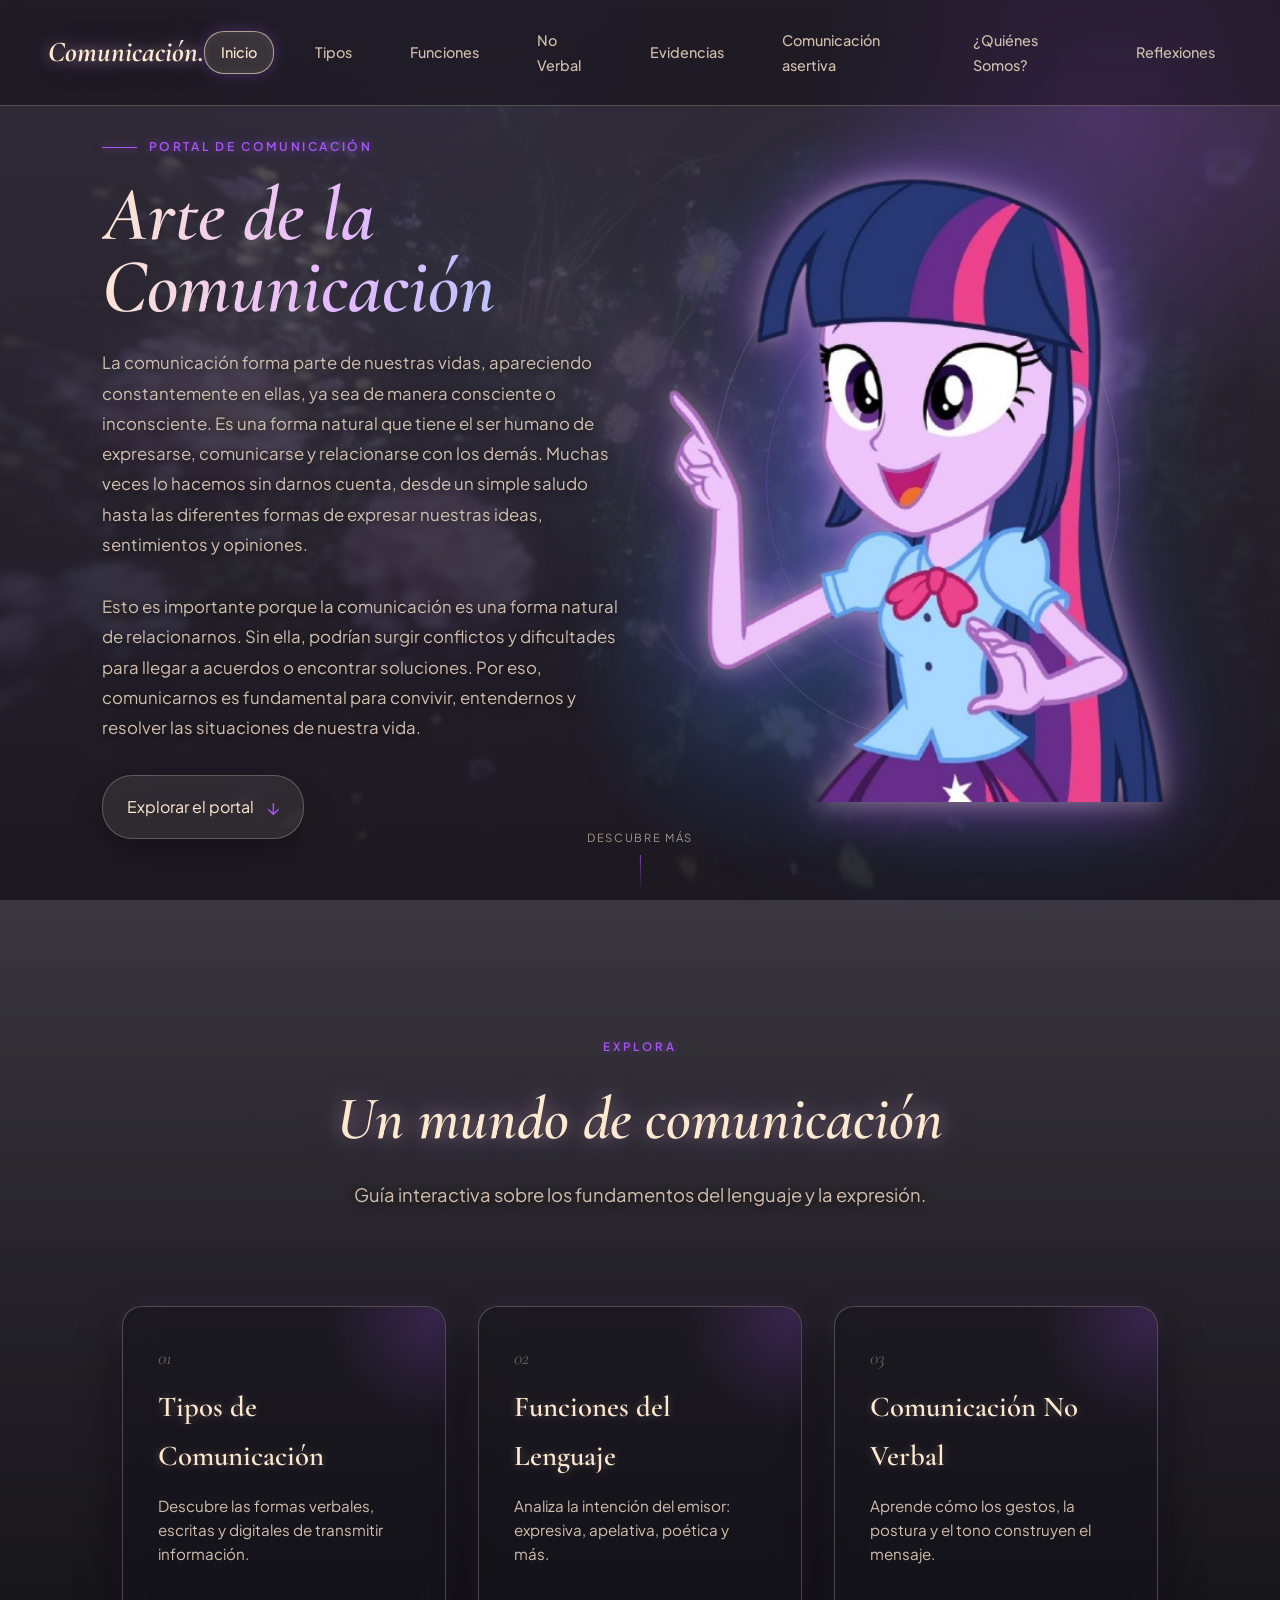
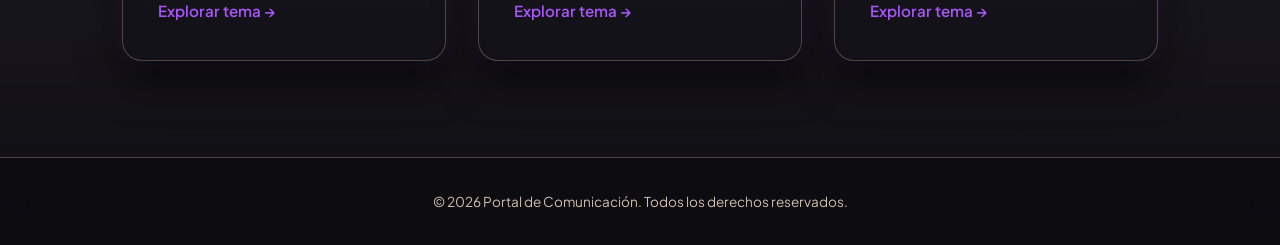
==== commit 4262a530: "feat:Se añadio la introduciion" ====
--- a/index.html
+++ b/index.html
@@ -76,23 +76,25 @@
                 </a>
             </li>
 
-          
             <li>
                 <a href="evidencias.html">
                     Evidencias
                 </a>
             </li>
-             <li>
+
+            <li>
                 <a href="comunicacion-asertiva.html">
                     Comunicación asertiva
                 </a>
             </li>
+
             <li>
                 <a href="quienes_somos.html">
                     ¿Quiénes Somos?
                 </a>
             </li>
-             <li>
+
+            <li>
                 <a href="reflexiones.html">
                     Reflexiones
                 </a>
@@ -117,6 +119,7 @@
         <section class="hero" id="inicio">
 
             <!-- Aura de luz detrás de la imagen -->
+
             <div class="hero-glow hero-glow-purple"></div>
             <div class="hero-glow hero-glow-blue"></div>
 
@@ -130,14 +133,18 @@
                 </span>
 
                 <h1>
-                    Explora el
+                    
                     <span>Arte de la Comunicación</span>
                 </h1>
 
                 <p>
-                    Descubre cómo las palabras, los gestos y las
-                    emociones nos permiten expresar ideas,
-                    transmitir mensajes y conectar con los demás.
+                    La comunicación forma parte de nuestras vidas, apareciendo constantemente en ellas, ya sea de manera consciente o inconsciente. Es una forma natural que tiene el ser humano de expresarse, comunicarse y relacionarse con los demás. Muchas veces lo hacemos sin darnos cuenta, desde un simple saludo hasta las diferentes formas de expresar nuestras ideas, sentimientos y opiniones.
+
+                </p>
+
+                <p>
+                 Esto es importante porque la comunicación es una forma natural de relacionarnos. Sin ella, podrían surgir conflictos y dificultades para llegar a acuerdos o encontrar soluciones. Por eso, comunicarnos es fundamental para convivir, entendernos y resolver las situaciones de nuestra vida.
+
                 </p>
 
                 <a href="#temas" class="hero-button">
